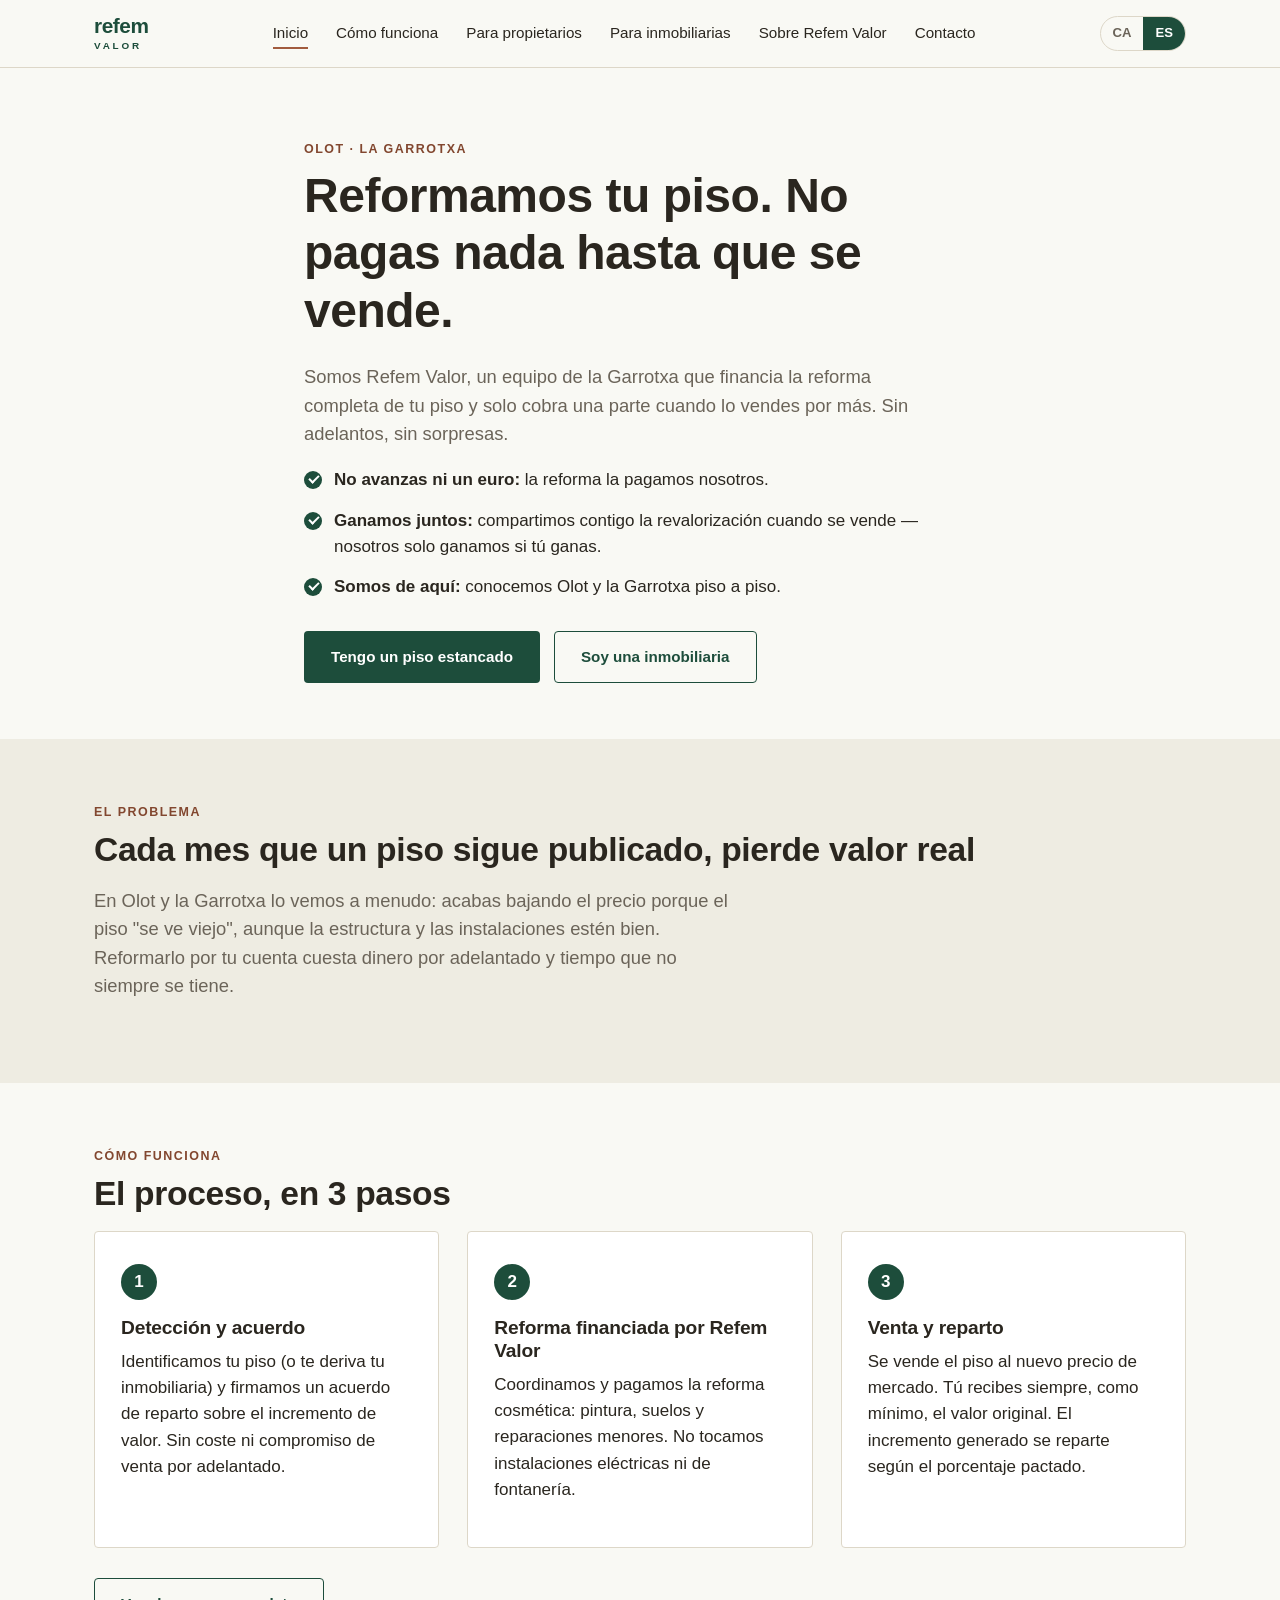
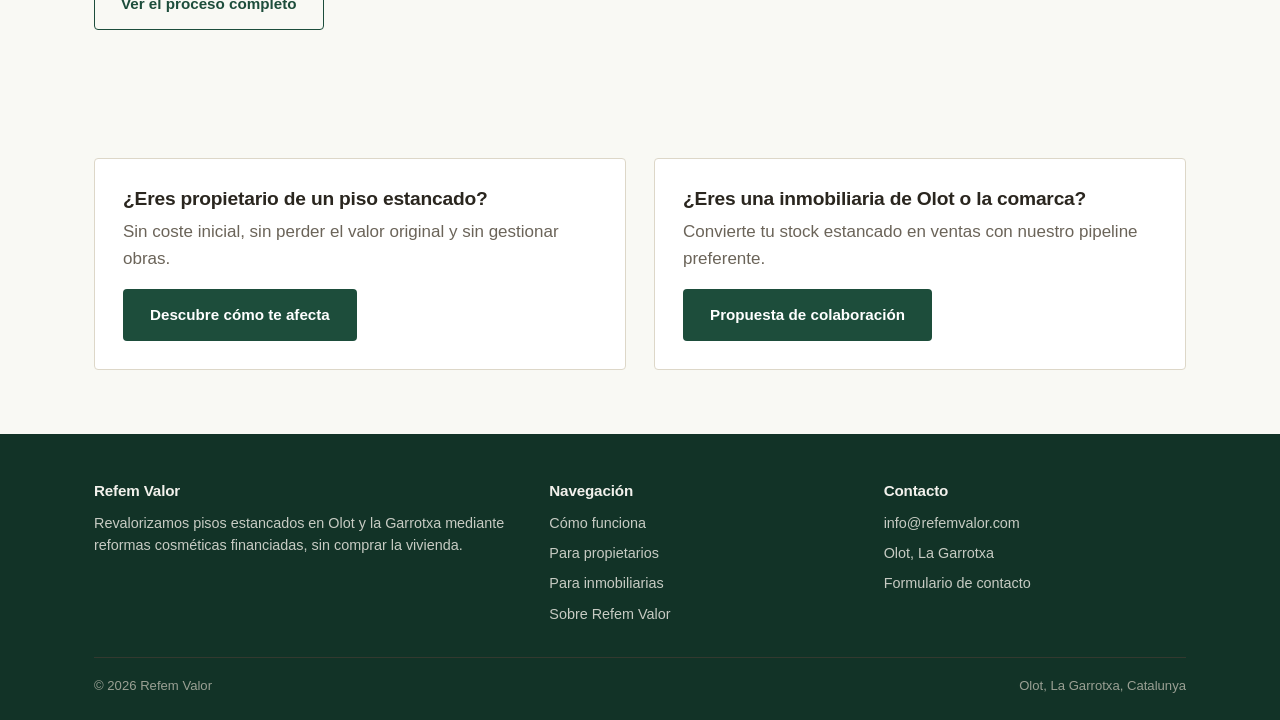
==== es/index.html @ 070b6673 "Elimina la sección de estadísticas en verde de la home Quita el bloque "0€ / 60-40 / 100%" (section-" ====
<!DOCTYPE html>
<html lang="es">
<head>
<meta charset="UTF-8">
<meta name="viewport" content="width=device-width, initial-scale=1.0">
<title>Refem Valor — Revalorizamos tu piso sin comprarlo</title>
<meta name="description" content="Refem Valor financia la reforma cosmética de tu piso en Olot y la Garrotxa. No lo compramos: mantienes el valor original y solo repartimos el incremento de valor generado.">
<link rel="canonical" href="https://refemvalor.com/es/">
<link rel="alternate" hreflang="ca" href="https://refemvalor.com/">
<link rel="alternate" hreflang="es" href="https://refemvalor.com/es/">
<link rel="icon" href="../assets/favicon.ico" sizes="any">
<link rel="icon" href="../assets/favicon.svg" type="image/svg+xml">
<link rel="icon" href="../assets/favicon-32.png" sizes="32x32" type="image/png">
<link rel="apple-touch-icon" href="../assets/apple-touch-icon.png">
<link rel="stylesheet" href="../css/style.css">
</head>
<body>

<header class="site-header">
  <nav class="nav">
    <a href="index.html" class="logo"><span class="logo-refem">refem</span><span class="logo-valor">valor</span></a>
    <button class="nav-toggle" aria-label="Abrir menú" aria-expanded="false"></button>
    <ul class="nav-links">
      <li><a href="index.html" aria-current="page">Inicio</a></li>
      <li><a href="como-funciona.html">Cómo funciona</a></li>
      <li><a href="para-propietarios.html">Para propietarios</a></li>
      <li><a href="para-inmobiliarias.html">Para inmobiliarias</a></li>
      <li><a href="sobre-refem.html">Sobre Refem Valor</a></li>
      <li><a href="contacto.html">Contacto</a></li>
    </ul>
    <div class="nav-right">
      <div class="lang-switch">
        <a href="../index.html">CA</a>
        <a href="index.html" aria-current="true">ES</a>
      </div>
    </div>
  </nav>
</header>

<main>

  <section class="hero">
    <div class="container hero-solo">
      <span class="eyebrow">Olot · La Garrotxa</span>
      <h1>Reformamos tu piso. No pagas nada hasta que se vende.</h1>
      <p class="lede">Somos Refem Valor, un equipo de la Garrotxa que financia la reforma completa de tu piso y solo cobra una parte cuando lo vendes por más. Sin adelantos, sin sorpresas.</p>
      <ul class="check-list">
        <li><strong>No avanzas ni un euro:</strong> la reforma la pagamos nosotros.</li>
        <li><strong>Ganamos juntos:</strong> compartimos contigo la revalorización cuando se vende — nosotros solo ganamos si tú ganas.</li>
        <li><strong>Somos de aquí:</strong> conocemos Olot y la Garrotxa piso a piso.</li>
      </ul>
      <div class="cta-row">
        <a href="para-propietarios.html" class="btn btn-primary">Tengo un piso estancado</a>
        <a href="para-inmobiliarias.html" class="btn btn-outline">Soy una inmobiliaria</a>
      </div>
    </div>
  </section>

  <section class="section section-alt">
    <div class="container">
      <span class="eyebrow">El problema</span>
      <h2>Cada mes que un piso sigue publicado, pierde valor real</h2>
      <p class="lede">En Olot y la Garrotxa lo vemos a menudo: acabas bajando el precio porque el piso "se ve viejo", aunque la estructura y las instalaciones estén bien. Reformarlo por tu cuenta cuesta dinero por adelantado y tiempo que no siempre se tiene.</p>
    </div>
  </section>

  <section class="section">
    <div class="container">
      <span class="eyebrow">Cómo funciona</span>
      <h2>El proceso, en 3 pasos</h2>
      <div class="grid grid-3">
        <div class="step-card">
          <span class="step-number">1</span>
          <h3>Detección y acuerdo</h3>
          <p>Identificamos tu piso (o te deriva tu inmobiliaria) y firmamos un acuerdo de reparto sobre el incremento de valor. Sin coste ni compromiso de venta por adelantado.</p>
        </div>
        <div class="step-card">
          <span class="step-number">2</span>
          <h3>Reforma financiada por Refem Valor</h3>
          <p>Coordinamos y pagamos la reforma cosmética: pintura, suelos y reparaciones menores. No tocamos instalaciones eléctricas ni de fontanería.</p>
        </div>
        <div class="step-card">
          <span class="step-number">3</span>
          <h3>Venta y reparto</h3>
          <p>Se vende el piso al nuevo precio de mercado. Tú recibes siempre, como mínimo, el valor original. El incremento generado se reparte según el porcentaje pactado.</p>
        </div>
      </div>
      <div class="cta-row">
        <a href="como-funciona.html" class="btn btn-outline">Ver el proceso completo</a>
      </div>
    </div>
  </section>

  <section class="section">
    <div class="container grid grid-2">
      <div class="card">
        <h3>¿Eres propietario de un piso estancado?</h3>
        <p class="text-muted">Sin coste inicial, sin perder el valor original y sin gestionar obras.</p>
        <a href="para-propietarios.html" class="btn btn-primary">Descubre cómo te afecta</a>
      </div>
      <div class="card">
        <h3>¿Eres una inmobiliaria de Olot o la comarca?</h3>
        <p class="text-muted">Convierte tu stock estancado en ventas con nuestro pipeline preferente.</p>
        <a href="para-inmobiliarias.html" class="btn btn-primary">Propuesta de colaboración</a>
      </div>
    </div>
  </section>

</main>

<footer class="site-footer">
  <div class="container">
    <div class="footer-grid">
      <div>
        <h4>Refem Valor</h4>
        <p>Revalorizamos pisos estancados en Olot y la Garrotxa mediante reformas cosméticas financiadas, sin comprar la vivienda.</p>
      </div>
      <div>
        <h4>Navegación</h4>
        <ul class="footer-links">
          <li><a href="como-funciona.html">Cómo funciona</a></li>
          <li><a href="para-propietarios.html">Para propietarios</a></li>
          <li><a href="para-inmobiliarias.html">Para inmobiliarias</a></li>
          <li><a href="sobre-refem.html">Sobre Refem Valor</a></li>
        </ul>
      </div>
      <div>
        <h4>Contacto</h4>
        <ul class="footer-links">
          <li><a href="mailto:info@refemvalor.com">info@refemvalor.com</a></li>
          <li>Olot, La Garrotxa</li>
          <li><a href="contacto.html">Formulario de contacto</a></li>
        </ul>
      </div>
    </div>
    <div class="footer-bottom">
      <span>© <span id="year"></span> Refem Valor</span>
      <span>Olot, La Garrotxa, Catalunya</span>
    </div>
  </div>
</footer>

<script>document.getElementById("year").textContent = new Date().getFullYear();</script>
<script src="../js/main.js"></script>
</body>
</html>
---- css/style.css ----
/* Refem Valor — sistema de disseny base */

:root {
  --color-bg: #f9f9f4;
  --color-bg-alt: #eeece2;
  --color-surface: #ffffff;
  --color-text: #2a261f;
  --color-text-muted: #6b6459;
  --color-border: #ddd7c8;
  --color-primary: #1d4d3b;
  --color-primary-dark: #123327;
  --color-accent: #a15b3d;
  --color-accent-dark: #82472f;
  --color-focus: #1d4d3b;

  --font-base: -apple-system, BlinkMacSystemFont, "Segoe UI", Roboto, Helvetica, Arial, sans-serif;
  --radius: 4px;
  --max-width: 1140px;
}

* {
  box-sizing: border-box;
}

html {
  -webkit-text-size-adjust: 100%;
  scroll-behavior: smooth;
}

body {
  margin: 0;
  font-family: var(--font-base);
  color: var(--color-text);
  background: var(--color-bg);
  line-height: 1.55;
  font-size: 17px;
}

img {
  max-width: 100%;
  display: block;
}

a {
  color: inherit;
}

h1, h2, h3, h4 {
  font-weight: 700;
  line-height: 1.2;
  margin: 0 0 0.5em;
  letter-spacing: -0.01em;
}

h1 { font-size: clamp(2rem, 4.5vw, 3rem); }
h2 { font-size: clamp(1.5rem, 3vw, 2.1rem); }
h3 { font-size: 1.2rem; }

p { margin: 0 0 1em; }

.container {
  max-width: var(--max-width);
  margin: 0 auto;
  padding: 0 24px;
}

.section {
  padding: 64px 0;
}

.section-alt {
  background: var(--color-bg-alt);
}

.section-dark {
  background: var(--color-primary);
  color: #f2f1ec;
}

.section-dark .text-muted { color: #c7cbc3; }

.eyebrow {
  text-transform: uppercase;
  font-size: 0.78rem;
  letter-spacing: 0.12em;
  font-weight: 600;
  color: var(--color-accent-dark);
  margin-bottom: 0.6em;
  display: block;
}

.section-dark .eyebrow { color: #c9b48f; }

.text-muted {
  color: var(--color-text-muted);
}

.lede {
  font-size: 1.15rem;
  color: var(--color-text-muted);
  max-width: 62ch;
}

/* Header / navigation */

.site-header {
  position: sticky;
  top: 0;
  z-index: 100;
  background: var(--color-bg);
  border-bottom: 1px solid var(--color-border);
}

.nav {
  display: flex;
  align-items: center;
  justify-content: space-between;
  padding: 16px 24px;
  max-width: var(--max-width);
  margin: 0 auto;
}

.logo {
  display: flex;
  flex-direction: column;
  line-height: 1;
  gap: 4px;
  text-decoration: none;
}

.logo-refem {
  font-weight: 800;
  font-size: 1.3rem;
  letter-spacing: -0.02em;
  color: var(--color-primary);
}

.logo-valor {
  font-weight: 700;
  font-size: 0.62rem;
  letter-spacing: 0.28em;
  text-transform: uppercase;
  color: var(--color-primary);
}

.nav-links {
  display: flex;
  gap: 28px;
  list-style: none;
  margin: 0;
  padding: 0;
}

.nav-links a {
  text-decoration: none;
  font-weight: 500;
  font-size: 0.95rem;
  color: var(--color-text);
  padding: 6px 0;
  border-bottom: 2px solid transparent;
}

.nav-links a:hover,
.nav-links a[aria-current="page"] {
  border-bottom-color: var(--color-accent);
}

.nav-right {
  display: flex;
  align-items: center;
  gap: 18px;
}

.lang-switch {
  display: flex;
  border: 1px solid var(--color-border);
  border-radius: 20px;
  overflow: hidden;
  font-size: 0.82rem;
  font-weight: 600;
}

.lang-switch a {
  padding: 6px 12px;
  text-decoration: none;
  color: var(--color-text-muted);
}

.lang-switch a[aria-current="true"] {
  background: var(--color-primary);
  color: #fff;
}

.nav-toggle {
  display: none;
  background: none;
  border: none;
  cursor: pointer;
  padding: 6px;
}

.nav-toggle span,
.nav-toggle::before,
.nav-toggle::after {
  content: "";
  display: block;
  width: 24px;
  height: 2px;
  background: var(--color-primary);
  margin: 5px 0;
}

/* Buttons */

.btn {
  display: inline-block;
  padding: 13px 26px;
  border-radius: var(--radius);
  font-weight: 600;
  font-size: 0.95rem;
  text-decoration: none;
  border: 1px solid transparent;
  cursor: pointer;
  transition: background 0.15s ease, color 0.15s ease, border-color 0.15s ease;
}

.btn-primary {
  background: var(--color-primary);
  color: #fff;
}

.btn-primary:hover {
  background: var(--color-primary-dark);
}

.btn-outline {
  background: transparent;
  border-color: var(--color-primary);
  color: var(--color-primary);
}

.btn-outline:hover {
  background: var(--color-primary);
  color: #fff;
}

.section-dark .btn-outline {
  border-color: #f2f1ec;
  color: #f2f1ec;
}

.section-dark .btn-outline:hover {
  background: #f2f1ec;
  color: var(--color-primary);
}

.btn-accent {
  background: var(--color-accent);
  color: #fff;
}

.btn-accent:hover {
  background: var(--color-accent-dark);
}

.cta-row {
  display: flex;
  gap: 14px;
  flex-wrap: wrap;
  margin-top: 1.8em;
}

/* Hero */

.hero {
  padding: 72px 0 56px;
}

.hero-solo {
  max-width: 720px;
}

/* Cards / grids */

.grid {
  display: grid;
  gap: 28px;
}

.grid-3 { grid-template-columns: repeat(3, 1fr); }
.grid-2 { grid-template-columns: repeat(2, 1fr); }

.card {
  background: var(--color-surface);
  border: 1px solid var(--color-border);
  border-radius: var(--radius);
  padding: 28px;
}

.step-card {
  position: relative;
  background: var(--color-surface);
  border: 1px solid var(--color-border);
  border-radius: var(--radius);
  padding: 32px 26px 26px;
}

.step-number {
  display: inline-flex;
  align-items: center;
  justify-content: center;
  width: 36px;
  height: 36px;
  border-radius: 50%;
  background: var(--color-primary);
  color: #fff;
  font-weight: 700;
  margin-bottom: 16px;
}

.icon {
  width: 32px;
  height: 32px;
  stroke: var(--color-accent-dark);
  fill: none;
  stroke-width: 1.6;
  margin-bottom: 14px;
}

/* Lists */

.check-list {
  list-style: none;
  margin: 0;
  padding: 0;
  display: grid;
  gap: 14px;
}

.check-list li {
  padding-left: 30px;
  position: relative;
}

.check-list li::before {
  content: "";
  position: absolute;
  left: 0;
  top: 4px;
  width: 18px;
  height: 18px;
  border-radius: 50%;
  background: var(--color-focus);
}

.check-list li::after {
  content: "";
  position: absolute;
  left: 5px;
  top: 8px;
  width: 8px;
  height: 4px;
  border-left: 2px solid #fff;
  border-bottom: 2px solid #fff;
  transform: rotate(-45deg);
}

/* Table */

.table-wrap {
  overflow-x: auto;
}

table {
  width: 100%;
  border-collapse: collapse;
  background: var(--color-surface);
}

th, td {
  text-align: left;
  padding: 14px 16px;
  border-bottom: 1px solid var(--color-border);
  font-size: 0.95rem;
}

th {
  background: var(--color-bg-alt);
  font-weight: 700;
}

/* Quote / stat band */

.stat-band {
  display: grid;
  grid-template-columns: repeat(3, 1fr);
  gap: 24px;
  text-align: center;
}

.stat-band strong {
  display: block;
  font-size: 2.1rem;
  color: var(--color-accent);
}

/* Form */

.form-grid {
  display: grid;
  gap: 18px;
  max-width: 560px;
}

label {
  display: block;
  font-weight: 600;
  font-size: 0.9rem;
  margin-bottom: 6px;
}

input, textarea {
  width: 100%;
  padding: 12px 14px;
  border: 1px solid var(--color-border);
  border-radius: var(--radius);
  font-family: inherit;
  font-size: 1rem;
  background: var(--color-surface);
  color: var(--color-text);
}

input:focus, textarea:focus {
  outline: 2px solid var(--color-focus);
  outline-offset: 1px;
}

.field-hint {
  font-size: 0.82rem;
  color: var(--color-text-muted);
  margin-top: 4px;
}

.form-status {
  font-size: 0.95rem;
  font-weight: 600;
  padding: 12px 14px;
  border-radius: var(--radius);
  display: none;
}

.form-status.is-visible { display: block; }
.form-status.success { background: #dfe9e0; color: #1f4a2c; }
.form-status.error { background: #f3dede; color: #7a2323; }

/* Footer */

.site-footer {
  background: var(--color-primary-dark);
  color: #c7cbc3;
  padding: 48px 0 24px;
  font-size: 0.9rem;
}

.footer-grid {
  display: grid;
  grid-template-columns: 1.4fr 1fr 1fr;
  gap: 32px;
  margin-bottom: 32px;
}

.site-footer h4 {
  color: #f2f1ec;
  font-size: 0.95rem;
  margin-bottom: 12px;
}

.site-footer a {
  color: #c7cbc3;
  text-decoration: none;
}

.site-footer a:hover {
  color: #fff;
}

.footer-links {
  list-style: none;
  margin: 0;
  padding: 0;
  display: grid;
  gap: 8px;
}

.footer-bottom {
  border-top: 1px solid #33392f;
  padding-top: 18px;
  display: flex;
  justify-content: space-between;
  flex-wrap: wrap;
  gap: 10px;
  font-size: 0.82rem;
  color: #9aa094;
}

/* Page header (interior pages) */

.page-header {
  padding: 56px 0 40px;
  border-bottom: 1px solid var(--color-border);
}

/* Responsive */

@media (max-width: 860px) {
  .grid-3 { grid-template-columns: 1fr; }
  .grid-2 { grid-template-columns: 1fr; }
  .footer-grid { grid-template-columns: 1fr; gap: 24px; }
  .stat-band { grid-template-columns: 1fr; gap: 32px; }
}

@media (max-width: 720px) {
  .nav-links {
    position: absolute;
    top: 100%;
    left: 0;
    right: 0;
    background: var(--color-bg);
    border-bottom: 1px solid var(--color-border);
    flex-direction: column;
    gap: 0;
    padding: 8px 24px 16px;
    display: none;
  }

  .nav-links.is-open {
    display: flex;
  }

  .nav-links a {
    display: block;
    padding: 12px 0;
    border-bottom: 1px solid var(--color-border);
  }

  .nav-toggle {
    display: block;
  }

  .nav-right .lang-switch {
    order: 2;
  }
}

@media (max-width: 480px) {
  body { font-size: 16px; }
  .section { padding: 44px 0; }
  .hero { padding: 40px 0 32px; }
}
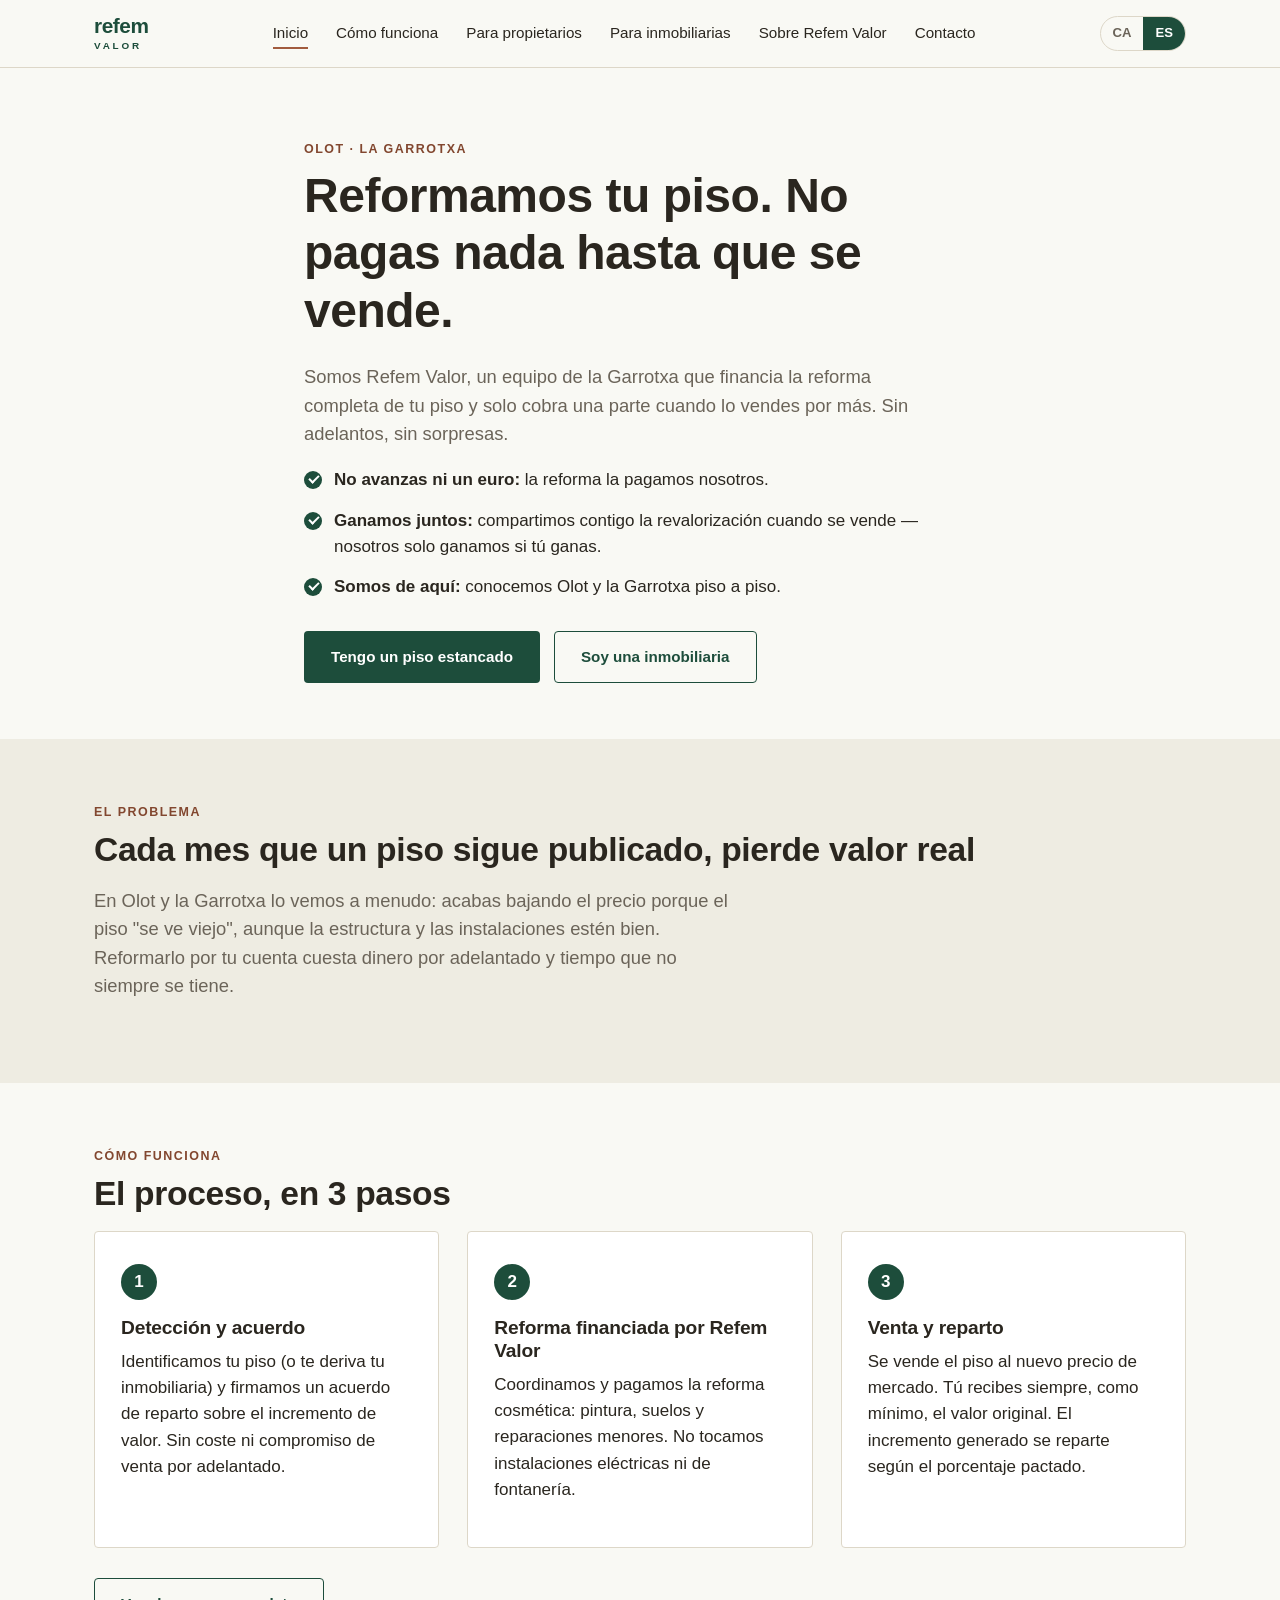
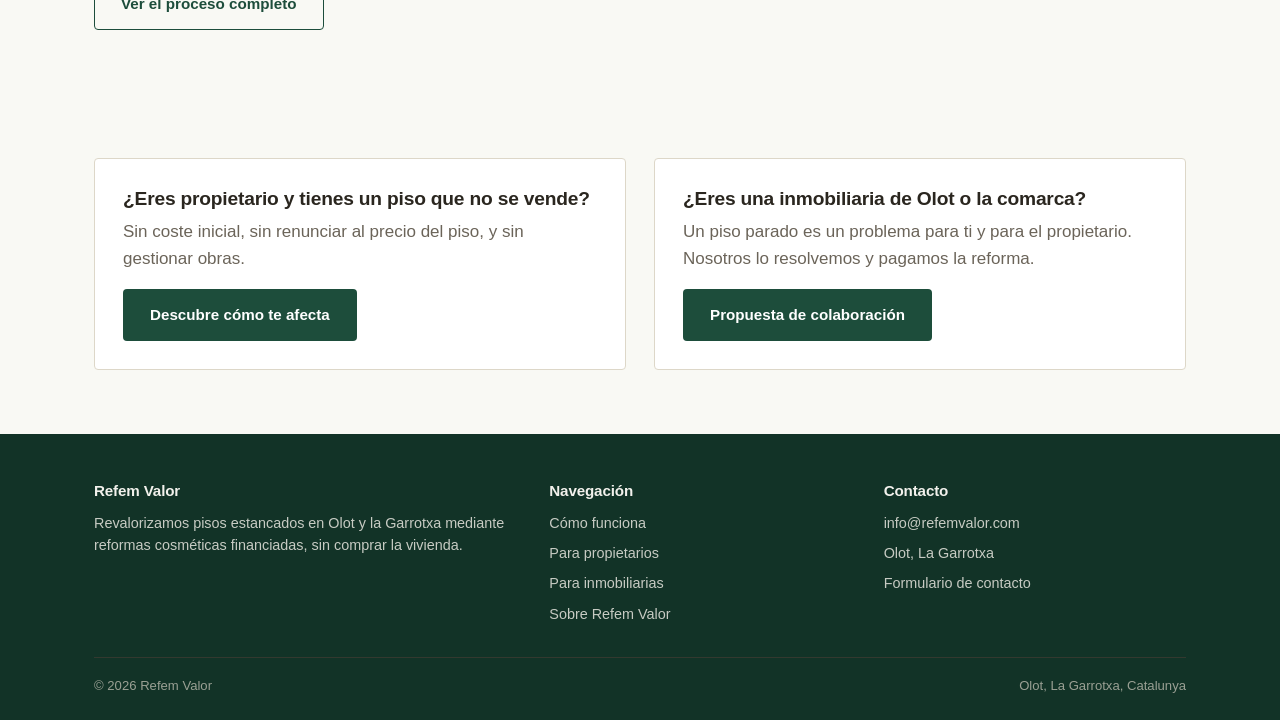
==== commit 3674f03f: "Actualiza los textos de las tarjetas propietario/inmobiliaria en la home Cambia el título y la descr" ====
--- a/es/index.html
+++ b/es/index.html
@@ -94,13 +94,13 @@
   <section class="section">
     <div class="container grid grid-2">
       <div class="card">
-        <h3>¿Eres propietario de un piso estancado?</h3>
-        <p class="text-muted">Sin coste inicial, sin perder el valor original y sin gestionar obras.</p>
+        <h3>¿Eres propietario y tienes un piso que no se vende?</h3>
+        <p class="text-muted">Sin coste inicial, sin renunciar al precio del piso, y sin gestionar obras.</p>
         <a href="para-propietarios.html" class="btn btn-primary">Descubre cómo te afecta</a>
       </div>
       <div class="card">
         <h3>¿Eres una inmobiliaria de Olot o la comarca?</h3>
-        <p class="text-muted">Convierte tu stock estancado en ventas con nuestro pipeline preferente.</p>
+        <p class="text-muted">Un piso parado es un problema para ti y para el propietario. Nosotros lo resolvemos y pagamos la reforma.</p>
         <a href="para-inmobiliarias.html" class="btn btn-primary">Propuesta de colaboración</a>
       </div>
     </div>
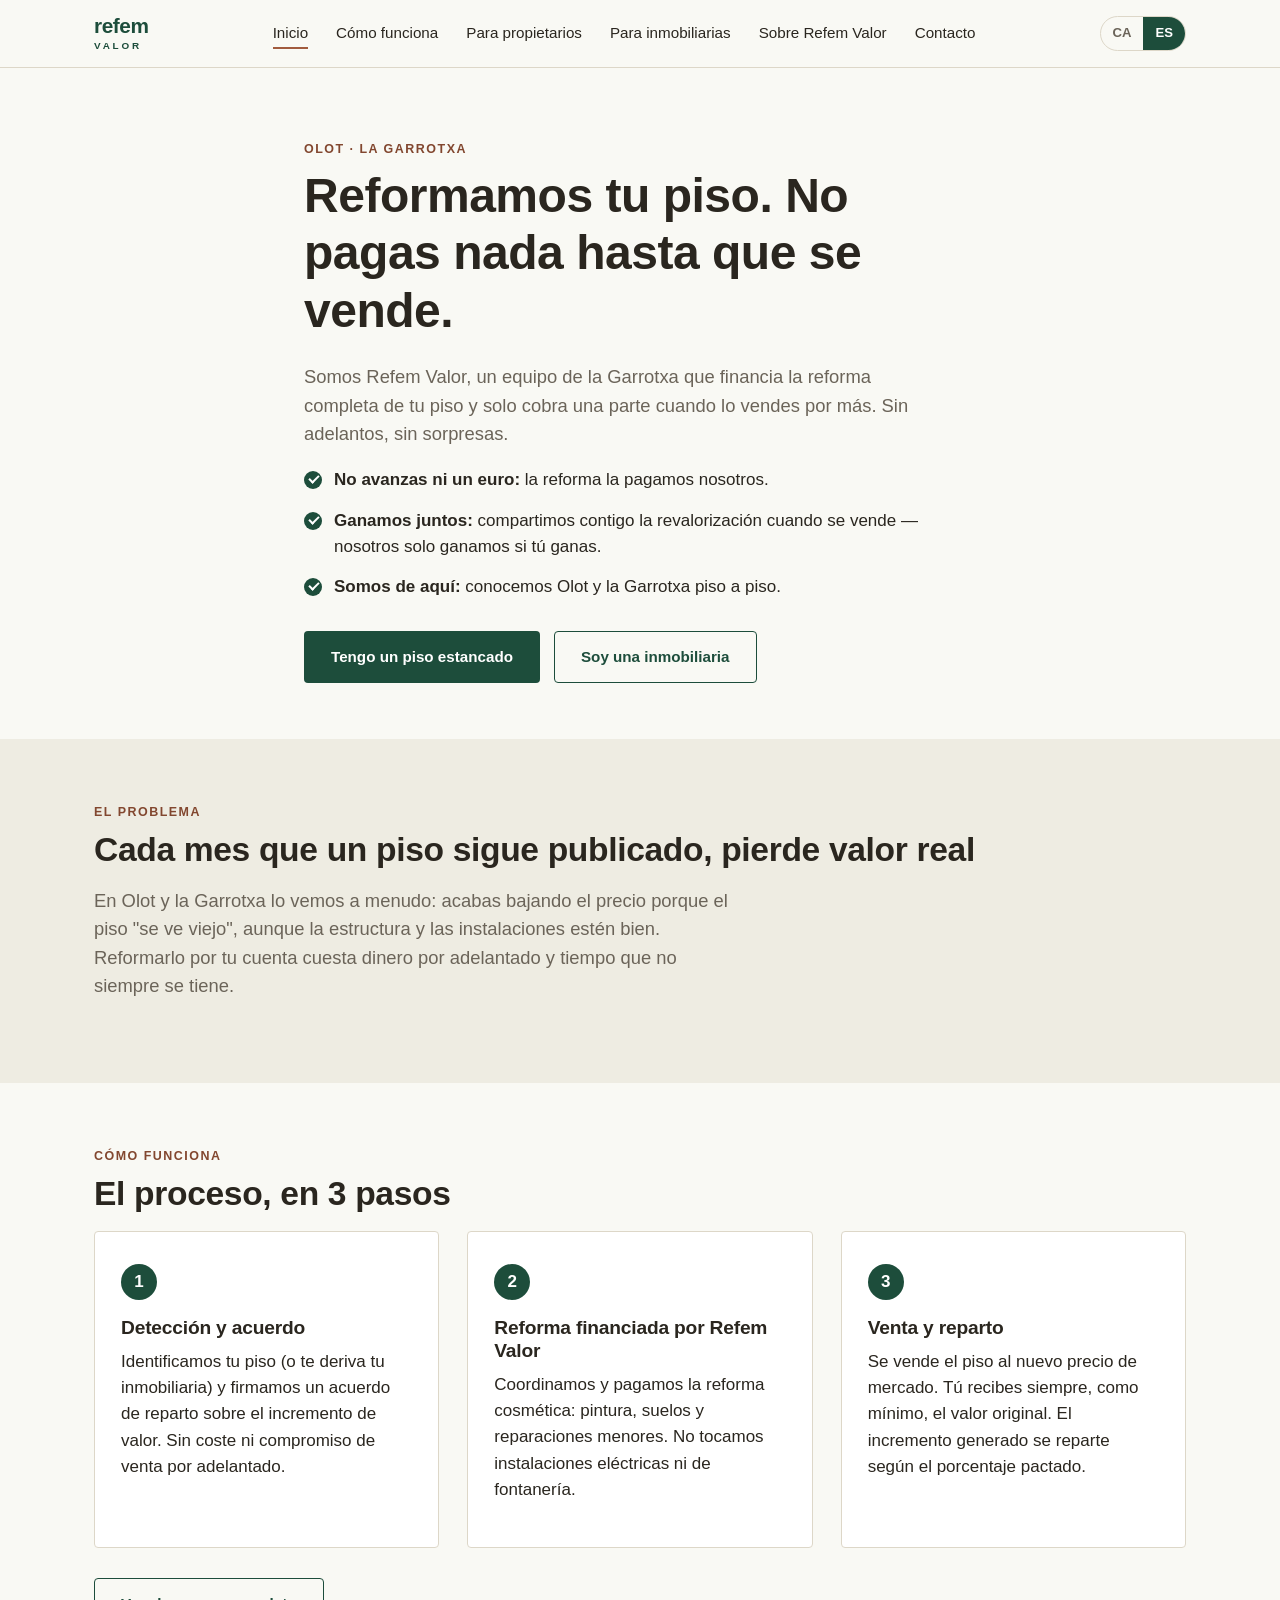
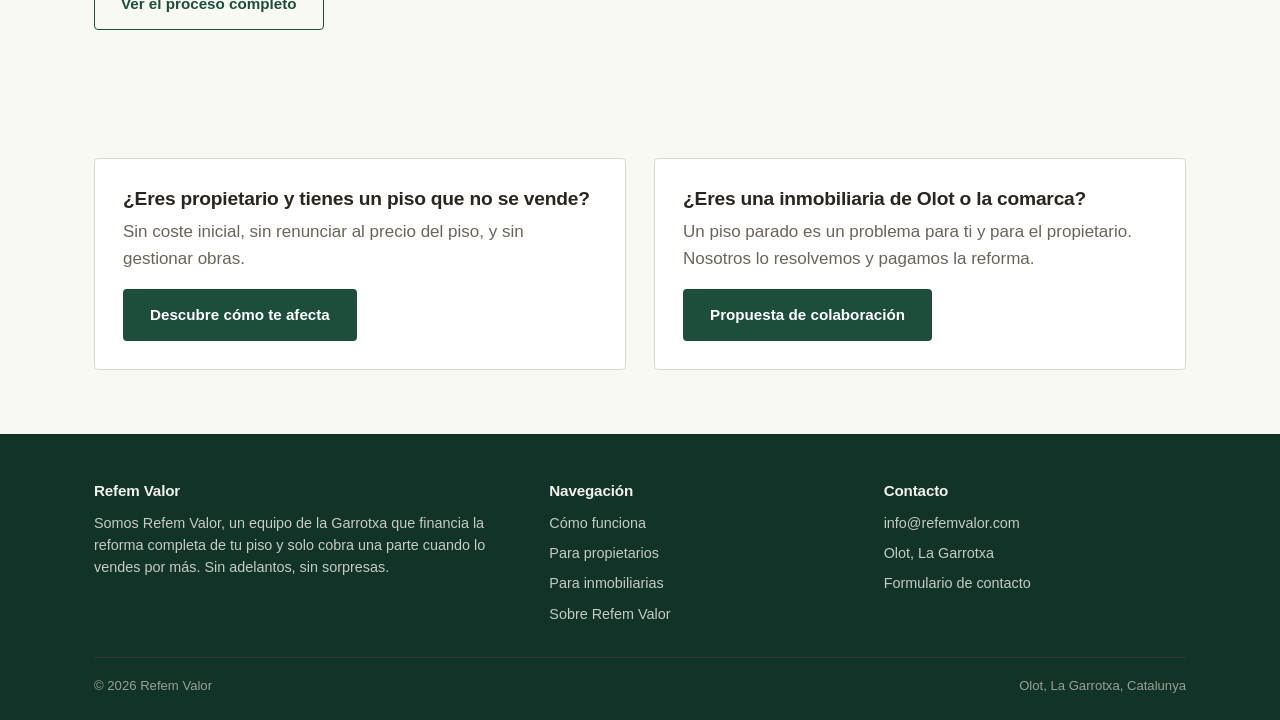
==== commit 36e74cce: "Actualiza la descripción de Refem Valor en el footer Sustituye el texto genérico del footer por la p" ====
--- a/es/index.html
+++ b/es/index.html
@@ -113,7 +113,7 @@
     <div class="footer-grid">
       <div>
         <h4>Refem Valor</h4>
-        <p>Revalorizamos pisos estancados en Olot y la Garrotxa mediante reformas cosméticas financiadas, sin comprar la vivienda.</p>
+        <p>Somos Refem Valor, un equipo de la Garrotxa que financia la reforma completa de tu piso y solo cobra una parte cuando lo vendes por más. Sin adelantos, sin sorpresas.</p>
       </div>
       <div>
         <h4>Navegación</h4>
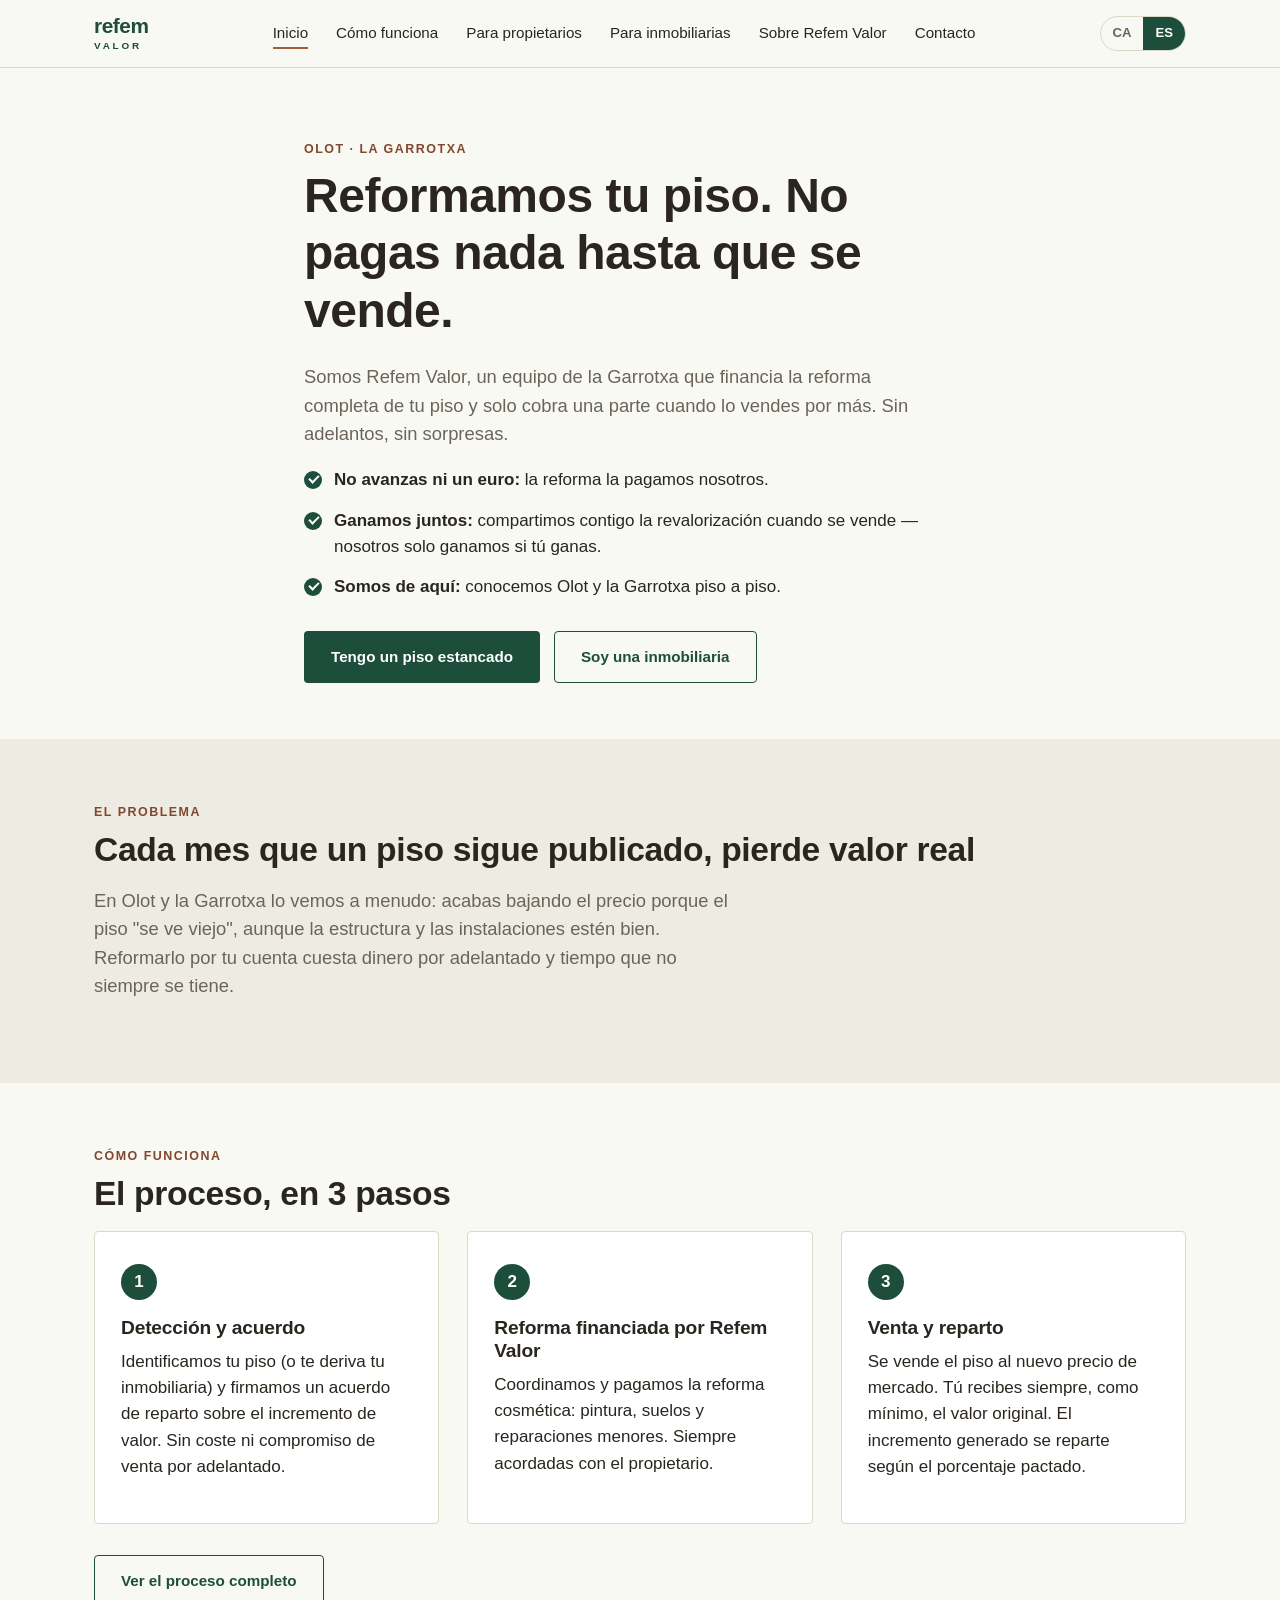
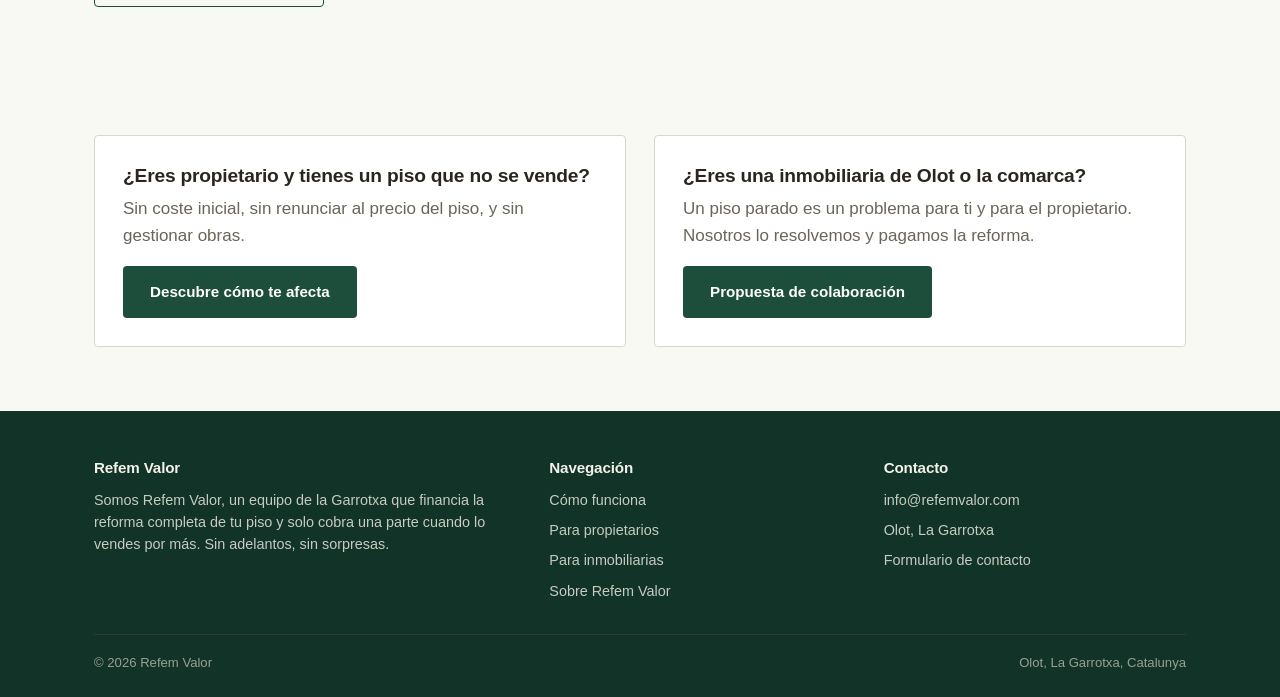
==== commit 537308d9: "Actualiza el texto del paso 2 en la home Co-Authored-By: Claude Sonnet 5 <noreply@anthropic.com> Cla" ====
--- a/es/index.html
+++ b/es/index.html
@@ -77,7 +77,7 @@
         <div class="step-card">
           <span class="step-number">2</span>
           <h3>Reforma financiada por Refem Valor</h3>
-          <p>Coordinamos y pagamos la reforma cosmética: pintura, suelos y reparaciones menores. No tocamos instalaciones eléctricas ni de fontanería.</p>
+          <p>Coordinamos y pagamos la reforma cosmética: pintura, suelos y reparaciones menores. Siempre acordadas con el propietario.</p>
         </div>
         <div class="step-card">
           <span class="step-number">3</span>
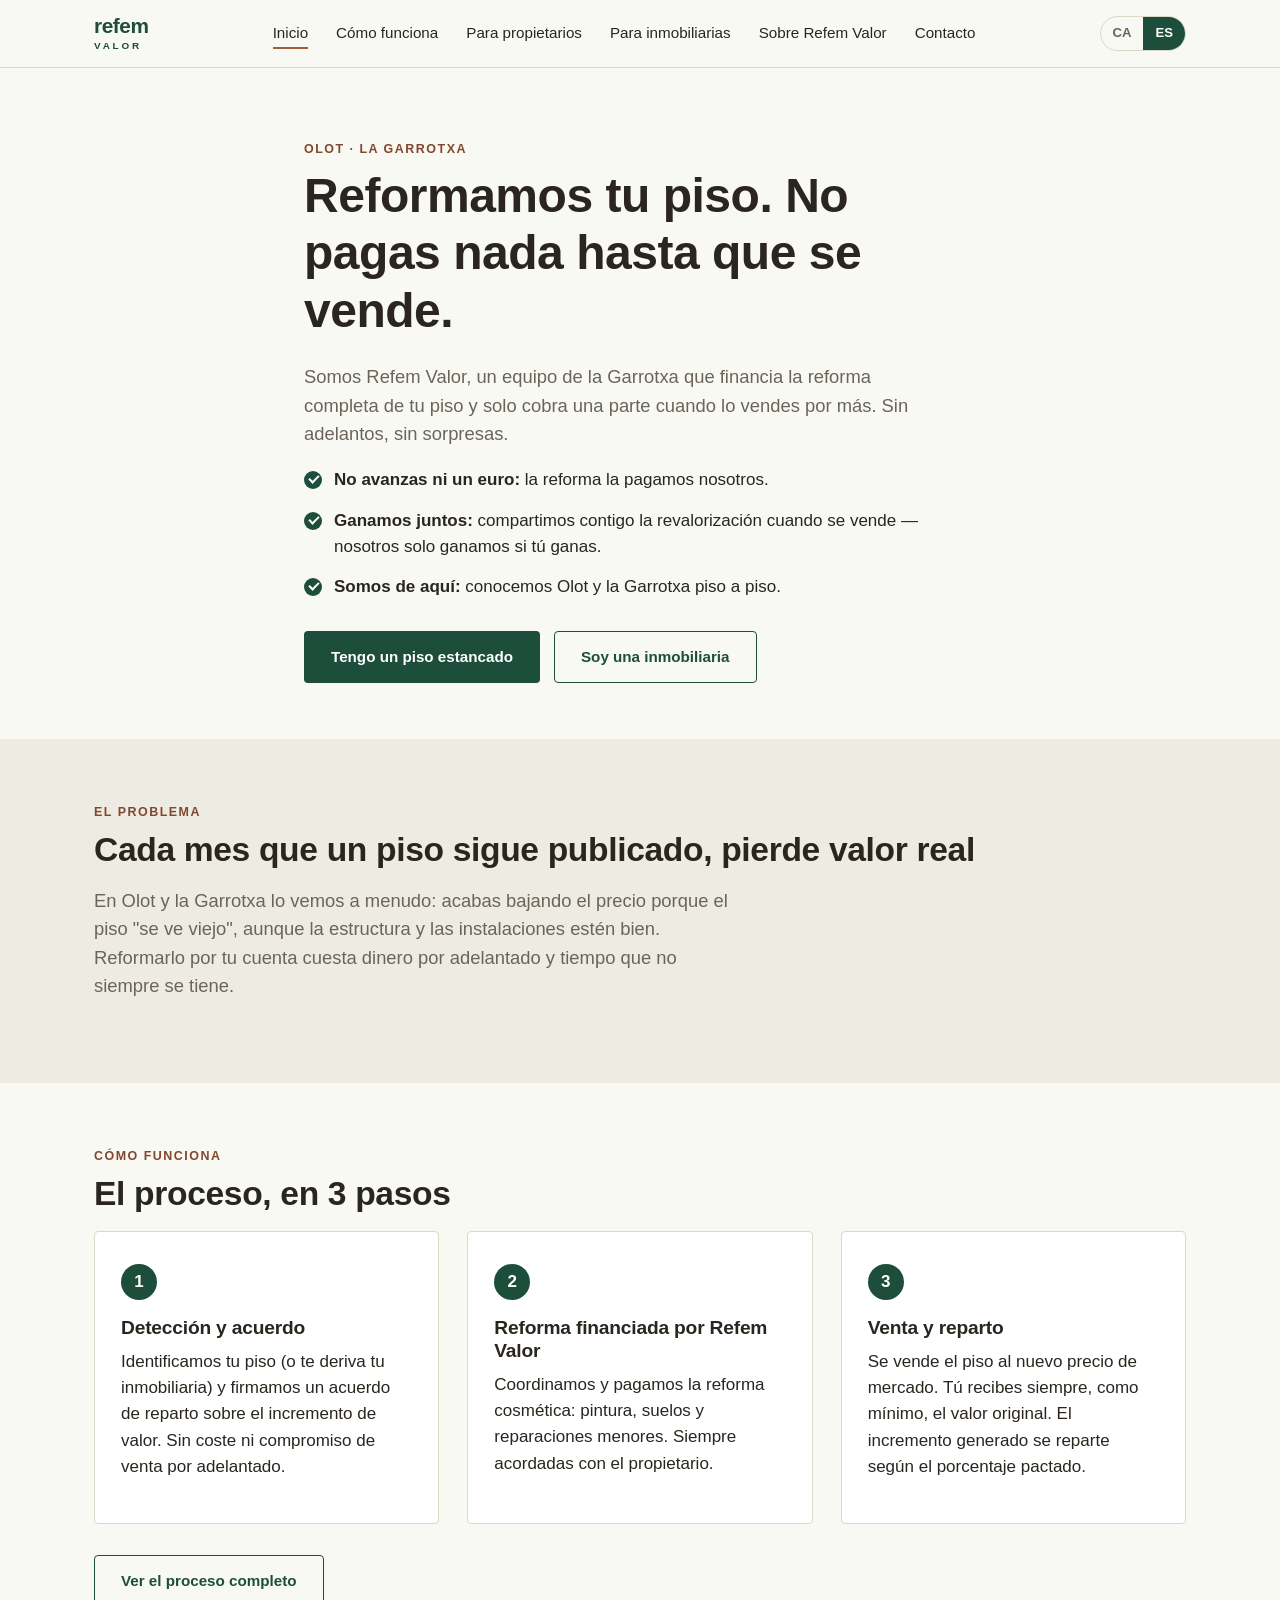
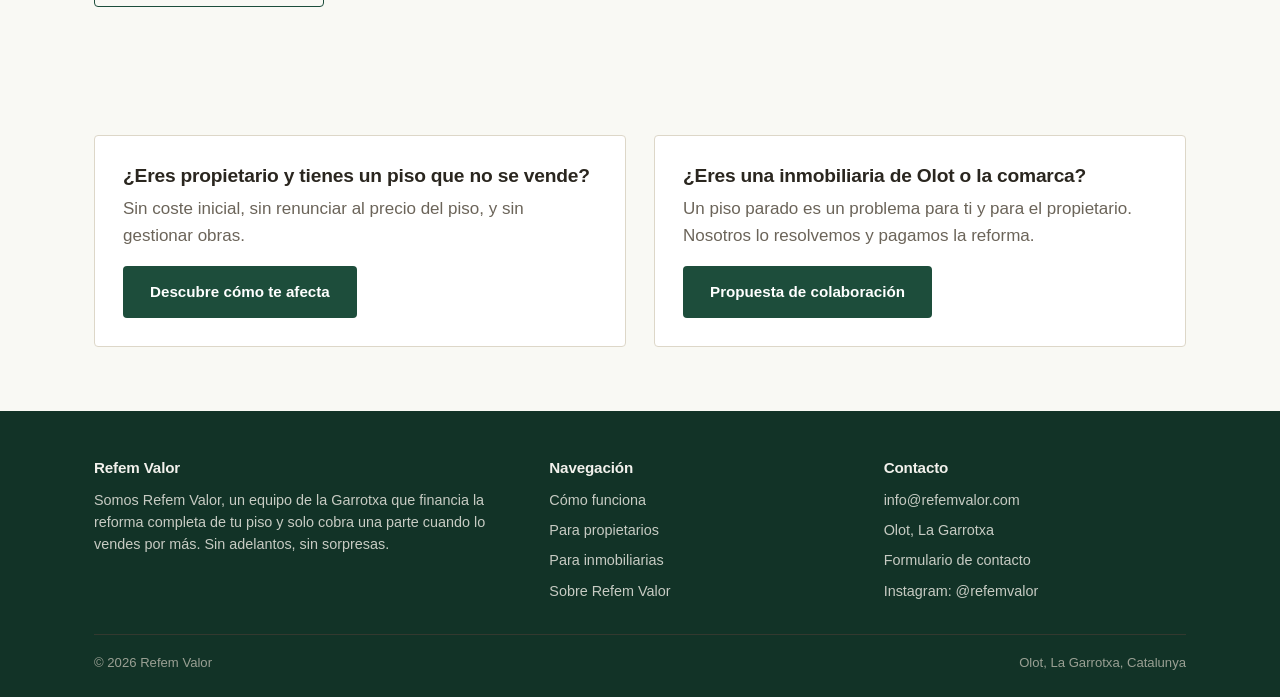
==== commit 8b2d92a7: "Añade el enlace de Instagram a la información de contacto en toda la web Co-Authored-By: Claude Sonn" ====
--- a/es/index.html
+++ b/es/index.html
@@ -130,6 +130,7 @@
           <li><a href="mailto:info@refemvalor.com">info@refemvalor.com</a></li>
           <li>Olot, La Garrotxa</li>
           <li><a href="contacto.html">Formulario de contacto</a></li>
+          <li><a href="https://instagram.com/refemvalor" target="_blank" rel="noopener">Instagram: @refemvalor</a></li>
         </ul>
       </div>
     </div>
--- a/css/style.css
+++ b/css/style.css
@@ -439,6 +439,10 @@
   font-size: 0.82rem;
   color: var(--color-text-muted);
   margin-top: 4px;
+}
+
+.is-hidden {
+  display: none;
 }
 
 .form-status {
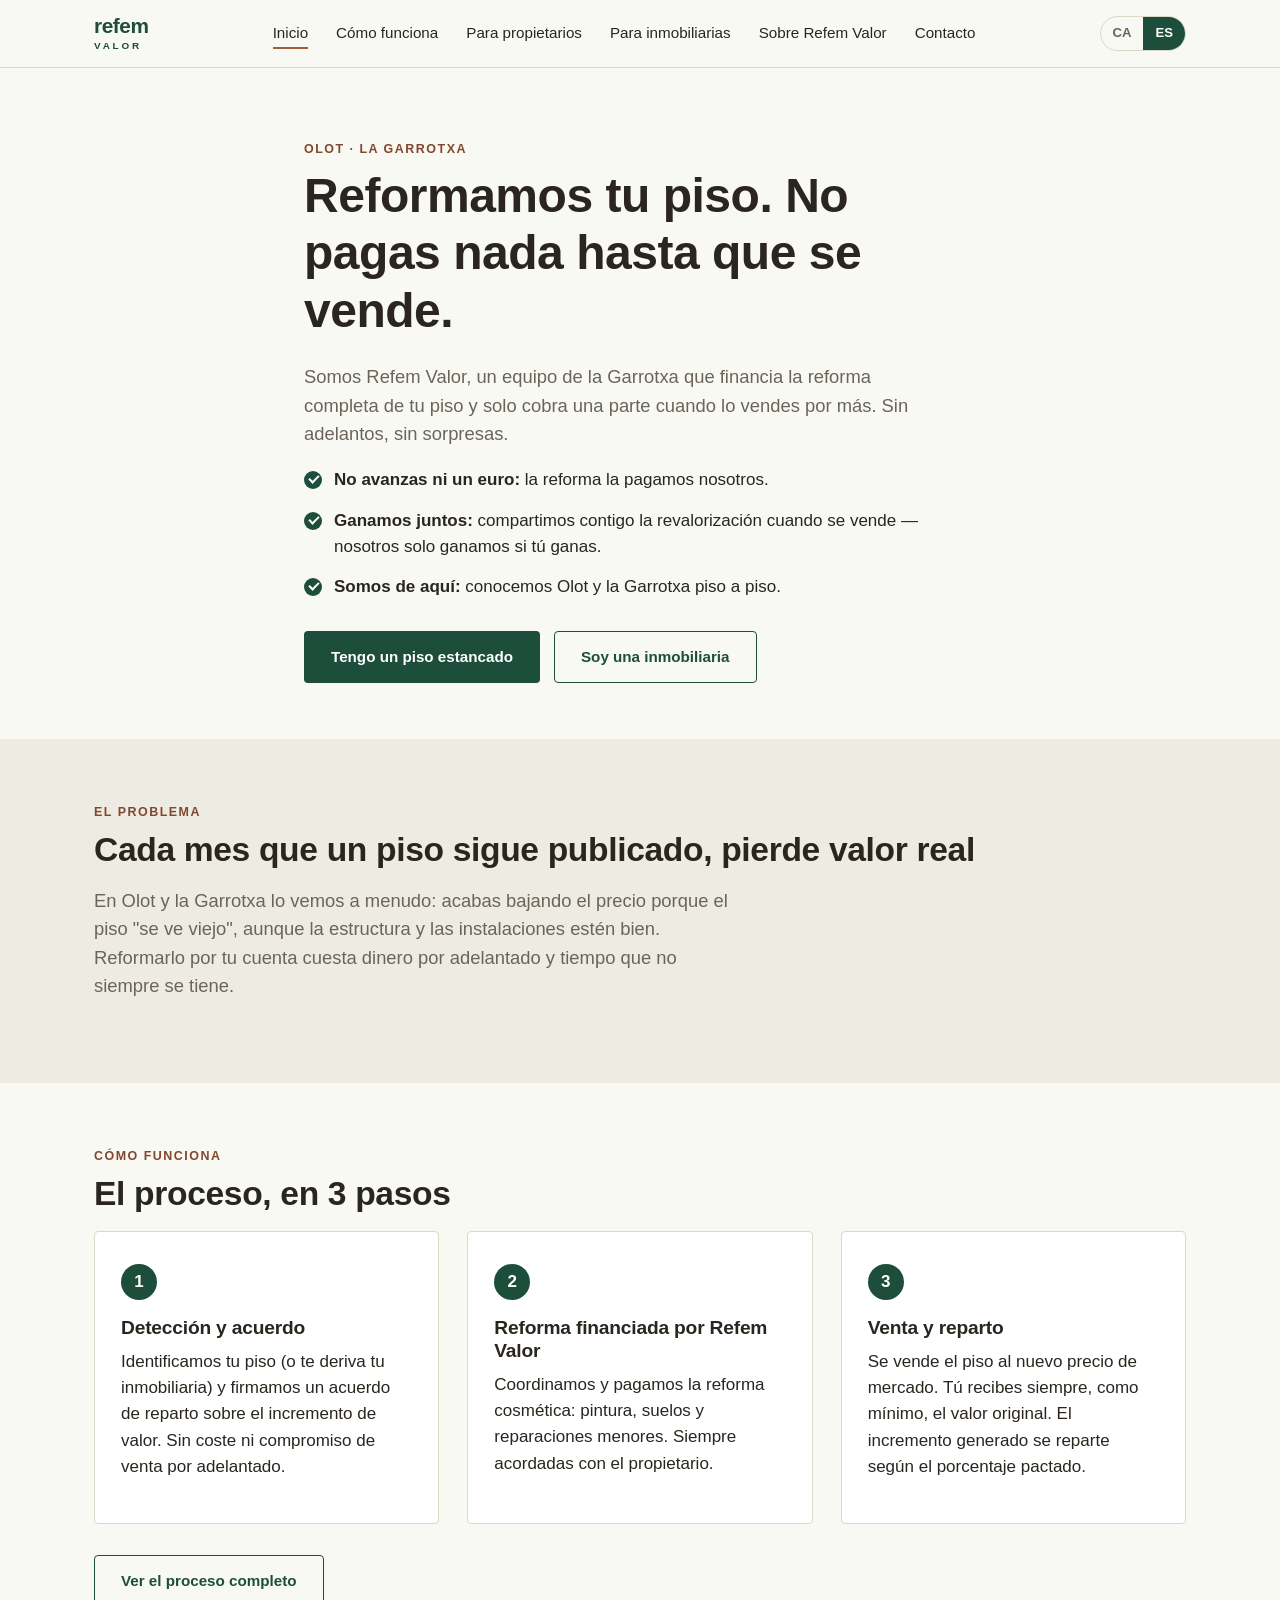
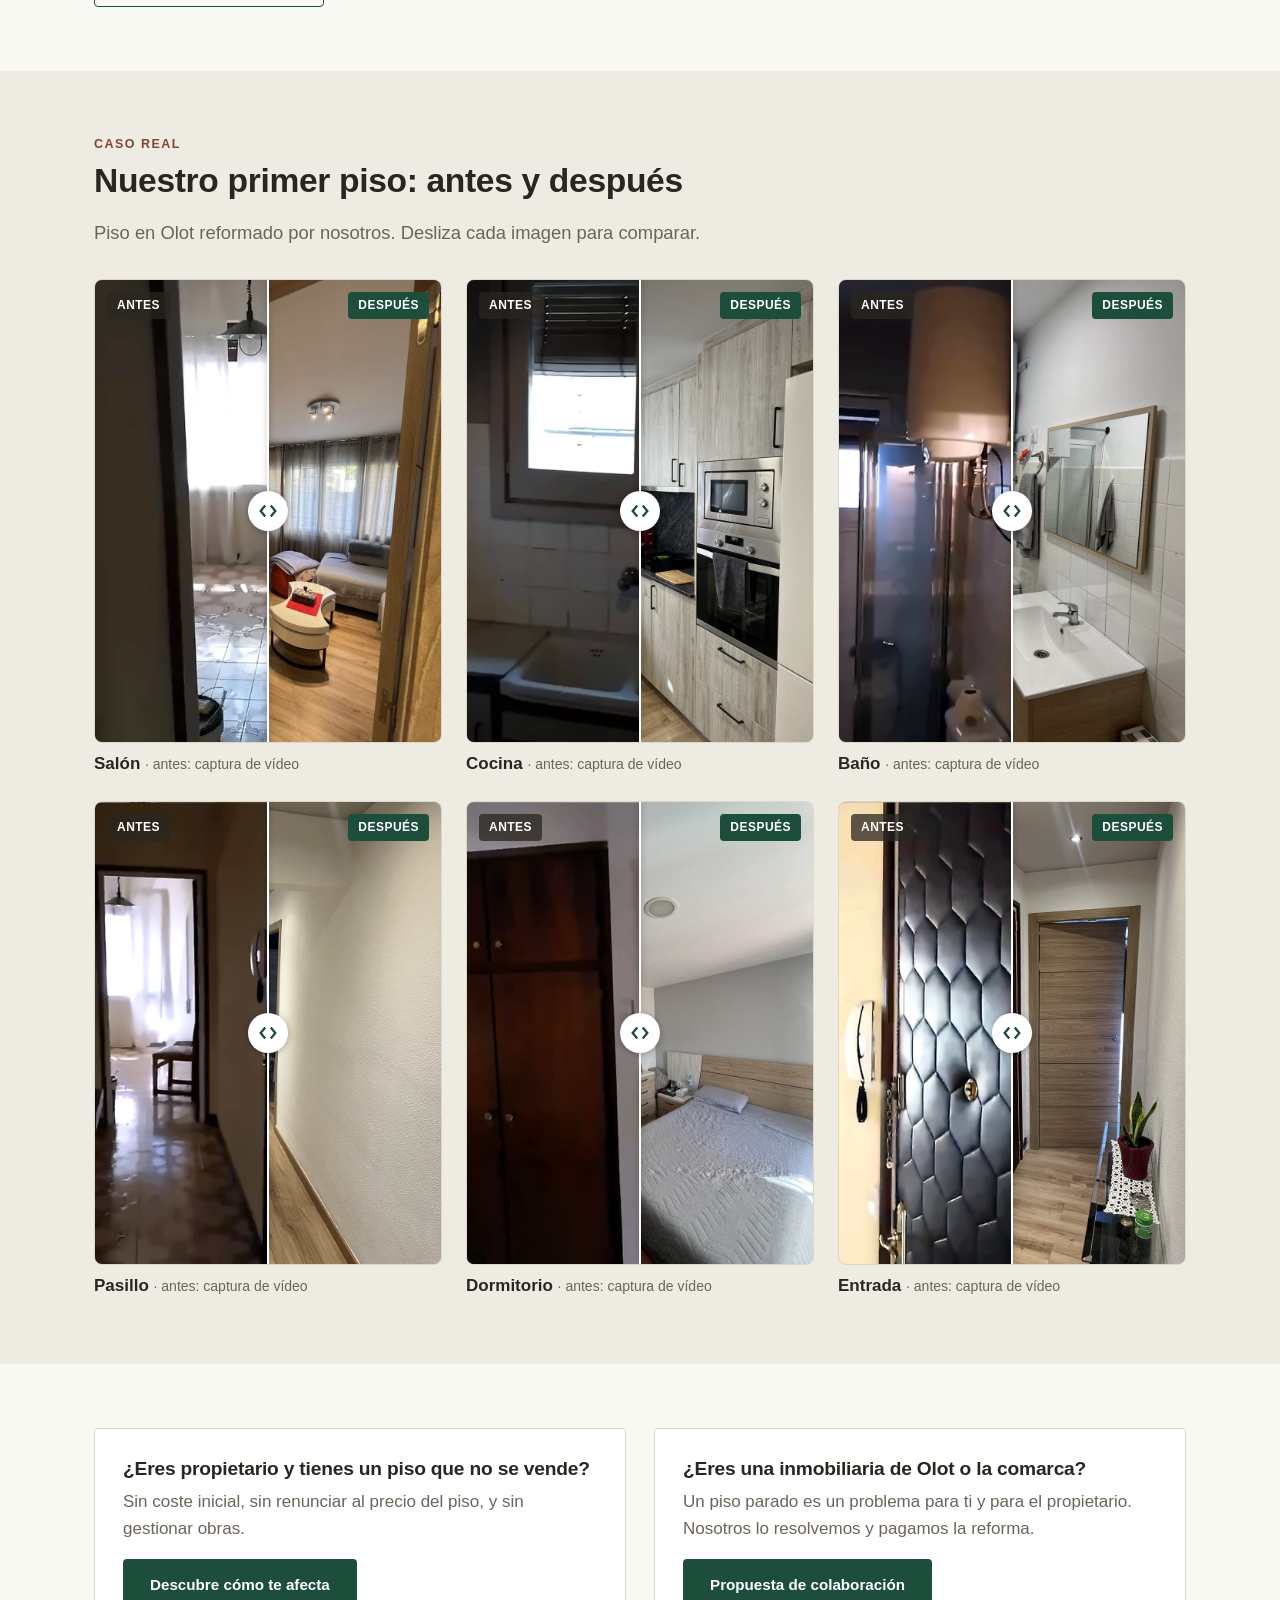
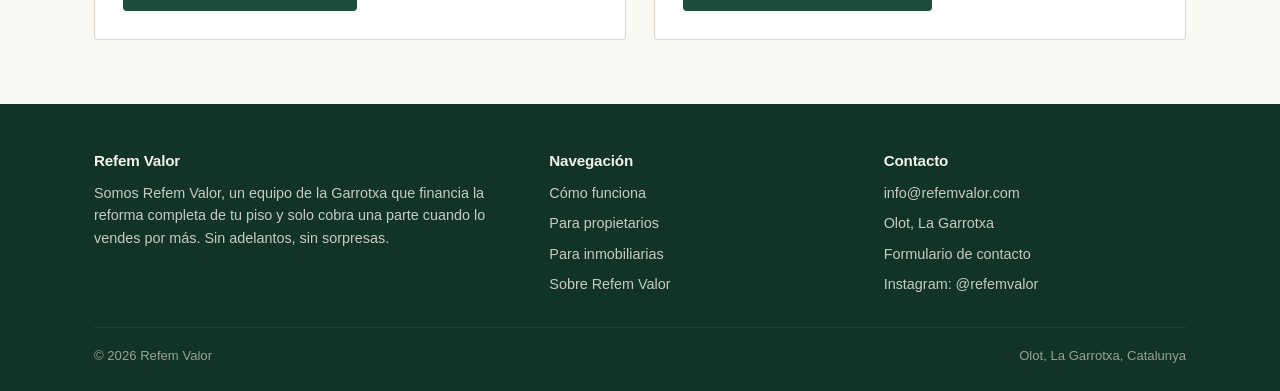
==== commit 2b7d8860: "Add files via upload" ====
--- a/es/index.html
+++ b/es/index.html
@@ -13,6 +13,7 @@
 <link rel="icon" href="../assets/favicon-32.png" sizes="32x32" type="image/png">
 <link rel="apple-touch-icon" href="../assets/apple-touch-icon.png">
 <link rel="stylesheet" href="../css/style.css">
+<link rel="stylesheet" href="../css/antes-despues.css">
 </head>
 <body>
 
@@ -91,6 +92,82 @@
     </div>
   </section>
 
+  <section class="section section-alt" id="antes-despues">
+    <div class="container">
+      <span class="eyebrow">Caso real</span>
+      <h2>Nuestro primer piso: antes y después</h2>
+      <p class="lede">Piso en Olot reformado por nosotros. Desliza cada imagen para comparar.</p>
+      <div class="ad-grid">
+        <figure class="ad-item">
+          <div class="ad">
+            <img src="../assets/antes-despues/salon-despues.jpg" alt="Salón, después de la reforma" loading="lazy">
+            <img class="ad-antes" src="../assets/antes-despues/salon-antes.jpg" alt="Salón, antes de la reforma (captura de vídeo)" loading="lazy">
+            <span class="ad-tag ad-tag-antes">ANTES</span>
+            <span class="ad-tag ad-tag-despues">DESPUÉS</span>
+            <div class="ad-linea"></div>
+            <input type="range" min="0" max="100" value="50" aria-label="Comparar antes y después: salón">
+          </div>
+          <figcaption>Salón <span>· antes: captura de vídeo</span></figcaption>
+        </figure>
+        <figure class="ad-item">
+          <div class="ad">
+            <img src="../assets/antes-despues/cocina-despues.jpg" alt="Cocina, después de la reforma" loading="lazy">
+            <img class="ad-antes" src="../assets/antes-despues/cocina-antes.jpg" alt="Cocina, antes de la reforma (captura de vídeo)" loading="lazy">
+            <span class="ad-tag ad-tag-antes">ANTES</span>
+            <span class="ad-tag ad-tag-despues">DESPUÉS</span>
+            <div class="ad-linea"></div>
+            <input type="range" min="0" max="100" value="50" aria-label="Comparar antes y después: cocina">
+          </div>
+          <figcaption>Cocina <span>· antes: captura de vídeo</span></figcaption>
+        </figure>
+        <figure class="ad-item">
+          <div class="ad">
+            <img src="../assets/antes-despues/bano-despues.jpg" alt="Baño, después de la reforma" loading="lazy">
+            <img class="ad-antes" src="../assets/antes-despues/bano-antes.jpg" alt="Baño, antes de la reforma (captura de vídeo)" loading="lazy">
+            <span class="ad-tag ad-tag-antes">ANTES</span>
+            <span class="ad-tag ad-tag-despues">DESPUÉS</span>
+            <div class="ad-linea"></div>
+            <input type="range" min="0" max="100" value="50" aria-label="Comparar antes y después: baño">
+          </div>
+          <figcaption>Baño <span>· antes: captura de vídeo</span></figcaption>
+        </figure>
+        <figure class="ad-item">
+          <div class="ad">
+            <img src="../assets/antes-despues/pasillo-despues.jpg" alt="Pasillo, después de la reforma" loading="lazy">
+            <img class="ad-antes" src="../assets/antes-despues/pasillo-antes.jpg" alt="Pasillo, antes de la reforma (captura de vídeo)" loading="lazy">
+            <span class="ad-tag ad-tag-antes">ANTES</span>
+            <span class="ad-tag ad-tag-despues">DESPUÉS</span>
+            <div class="ad-linea"></div>
+            <input type="range" min="0" max="100" value="50" aria-label="Comparar antes y después: pasillo">
+          </div>
+          <figcaption>Pasillo <span>· antes: captura de vídeo</span></figcaption>
+        </figure>
+        <figure class="ad-item">
+          <div class="ad">
+            <img src="../assets/antes-despues/dormitorio-despues.jpg" alt="Dormitorio, después de la reforma" loading="lazy">
+            <img class="ad-antes" src="../assets/antes-despues/dormitorio-antes.jpg" alt="Dormitorio, antes de la reforma (captura de vídeo)" loading="lazy">
+            <span class="ad-tag ad-tag-antes">ANTES</span>
+            <span class="ad-tag ad-tag-despues">DESPUÉS</span>
+            <div class="ad-linea"></div>
+            <input type="range" min="0" max="100" value="50" aria-label="Comparar antes y después: dormitorio">
+          </div>
+          <figcaption>Dormitorio <span>· antes: captura de vídeo</span></figcaption>
+        </figure>
+        <figure class="ad-item">
+          <div class="ad">
+            <img src="../assets/antes-despues/entrada-despues.jpg" alt="Entrada, después de la reforma" loading="lazy">
+            <img class="ad-antes" src="../assets/antes-despues/entrada-antes.jpg" alt="Entrada, antes de la reforma (captura de vídeo)" loading="lazy">
+            <span class="ad-tag ad-tag-antes">ANTES</span>
+            <span class="ad-tag ad-tag-despues">DESPUÉS</span>
+            <div class="ad-linea"></div>
+            <input type="range" min="0" max="100" value="50" aria-label="Comparar antes y después: entrada">
+          </div>
+          <figcaption>Entrada <span>· antes: captura de vídeo</span></figcaption>
+        </figure>
+      </div>
+    </div>
+  </section>
+
   <section class="section">
     <div class="container grid grid-2">
       <div class="card">
@@ -142,6 +219,7 @@
 </footer>
 
 <script>document.getElementById("year").textContent = new Date().getFullYear();</script>
+<script src="../js/antes-despues.js"></script>
 <script src="../js/main.js"></script>
 </body>
 </html>
--- a/css/antes-despues.css
+++ b/css/antes-despues.css
@@ -0,0 +1,15 @@
+/* Refem Valor · comparador antes/después */
+.ad-grid{margin-top:32px;display:grid;grid-template-columns:repeat(auto-fill,minmax(260px,1fr));gap:24px}
+.ad-item{margin:0}
+.ad-item figcaption span{font-weight:400;color:#6B6459;font-size:14px}
+.ad-item figcaption{margin-top:8px;font-weight:600;color:#2A261F}
+.ad{position:relative;aspect-ratio:3/4;overflow:hidden;border-radius:8px;border:1px solid #DDD7C8;background:#EEECE2;user-select:none;touch-action:pan-y;--pos:50%}
+.ad img{position:absolute;inset:0;width:100%;height:100%;object-fit:cover;pointer-events:none}
+.ad .ad-antes{clip-path:inset(0 calc(100% - var(--pos)) 0 0)}
+.ad .ad-linea{position:absolute;top:0;bottom:0;left:var(--pos);width:2px;background:#fff;transform:translateX(-1px);box-shadow:0 0 6px rgba(0,0,0,.35)}
+.ad .ad-linea::after{content:"";position:absolute;top:50%;left:50%;width:40px;height:40px;margin:-20px 0 0 -20px;border-radius:50%;background:#fff url("data:image/svg+xml,%3Csvg xmlns='http://www.w3.org/2000/svg' viewBox='0 0 24 24' fill='none' stroke='%231D4D3B' stroke-width='2.5'%3E%3Cpath d='M9 6l-5 6 5 6M15 6l5 6-5 6'/%3E%3C/svg%3E") center/22px no-repeat;box-shadow:0 1px 6px rgba(0,0,0,.3)}
+.ad .ad-tag{position:absolute;top:12px;padding:4px 10px;border-radius:4px;font-size:12px;font-weight:600;letter-spacing:.04em;color:#fff}
+.ad .ad-tag-antes{left:12px;background:rgba(42,38,31,.75)}
+.ad .ad-tag-despues{right:12px;background:#1D4D3B}
+.ad input[type=range]{position:absolute;inset:0;width:100%;height:100%;opacity:0;cursor:ew-resize;margin:0}
+.ad-hero{max-width:520px}
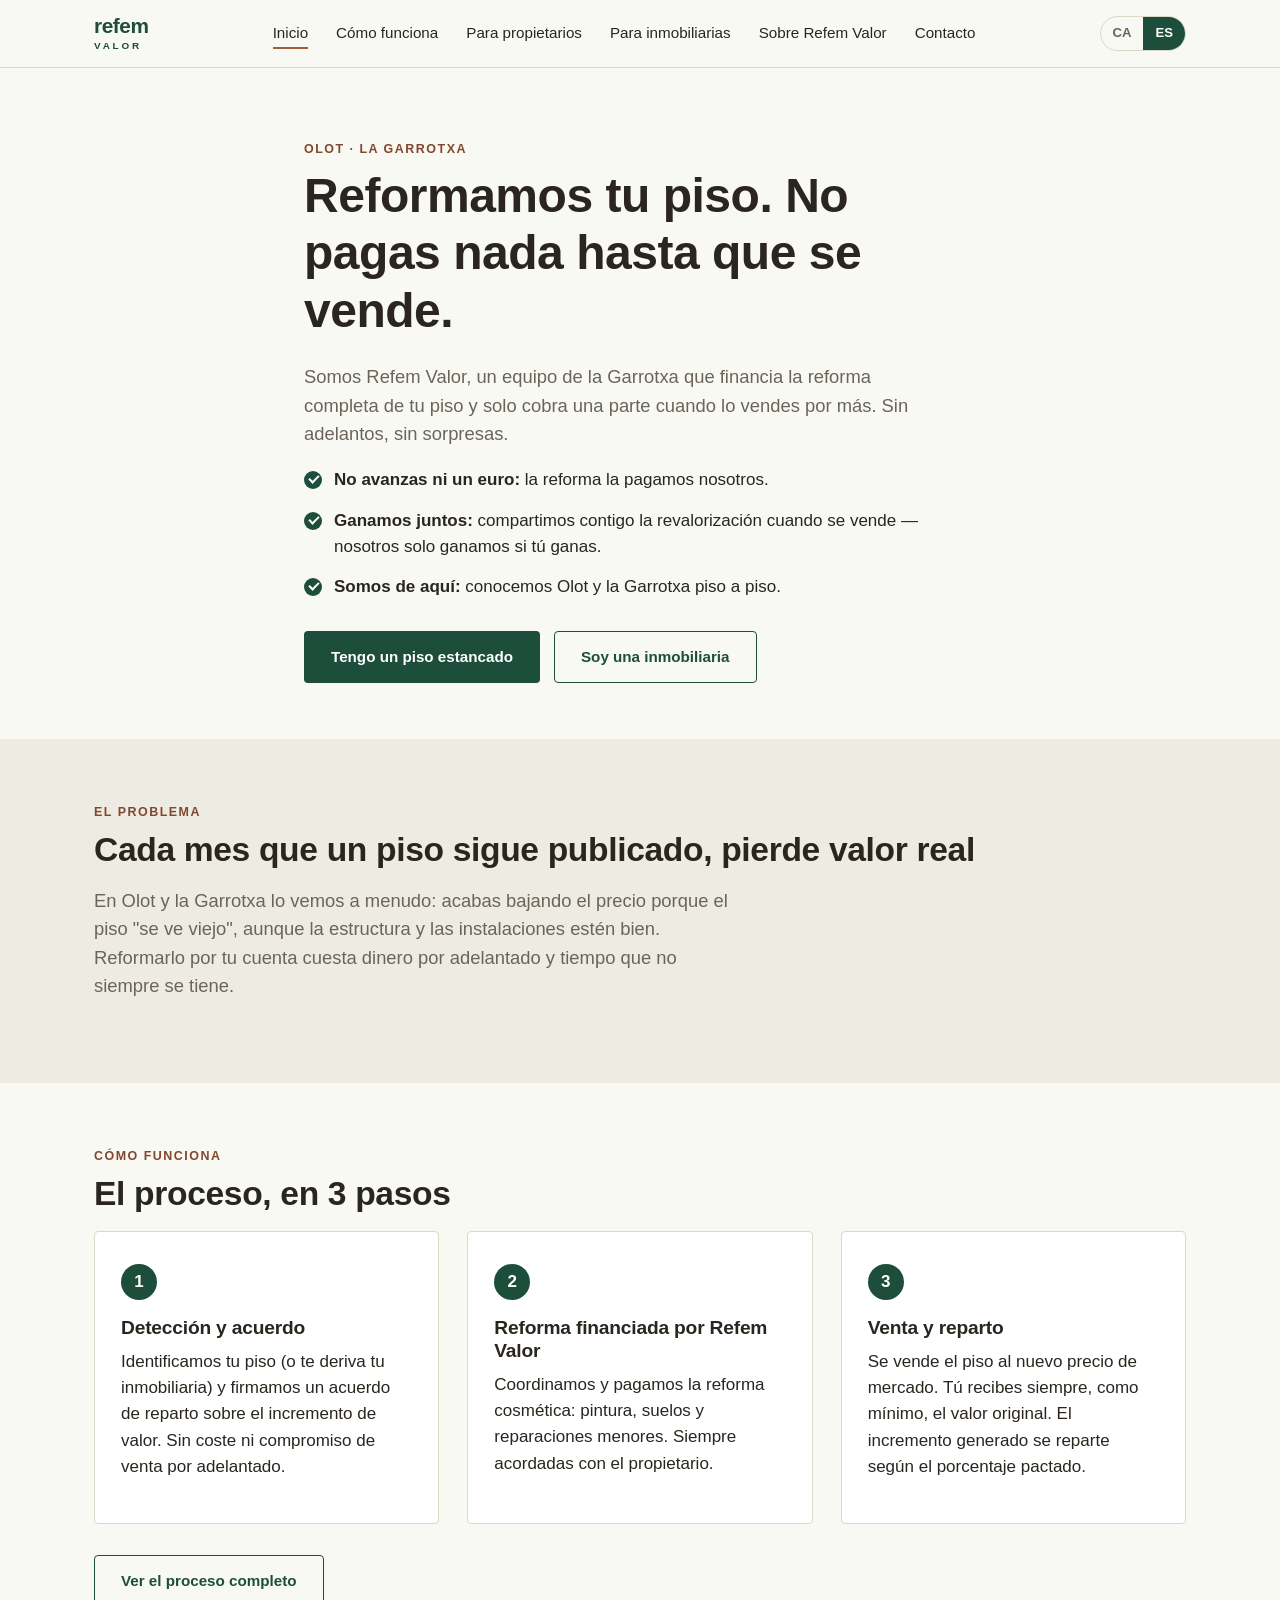
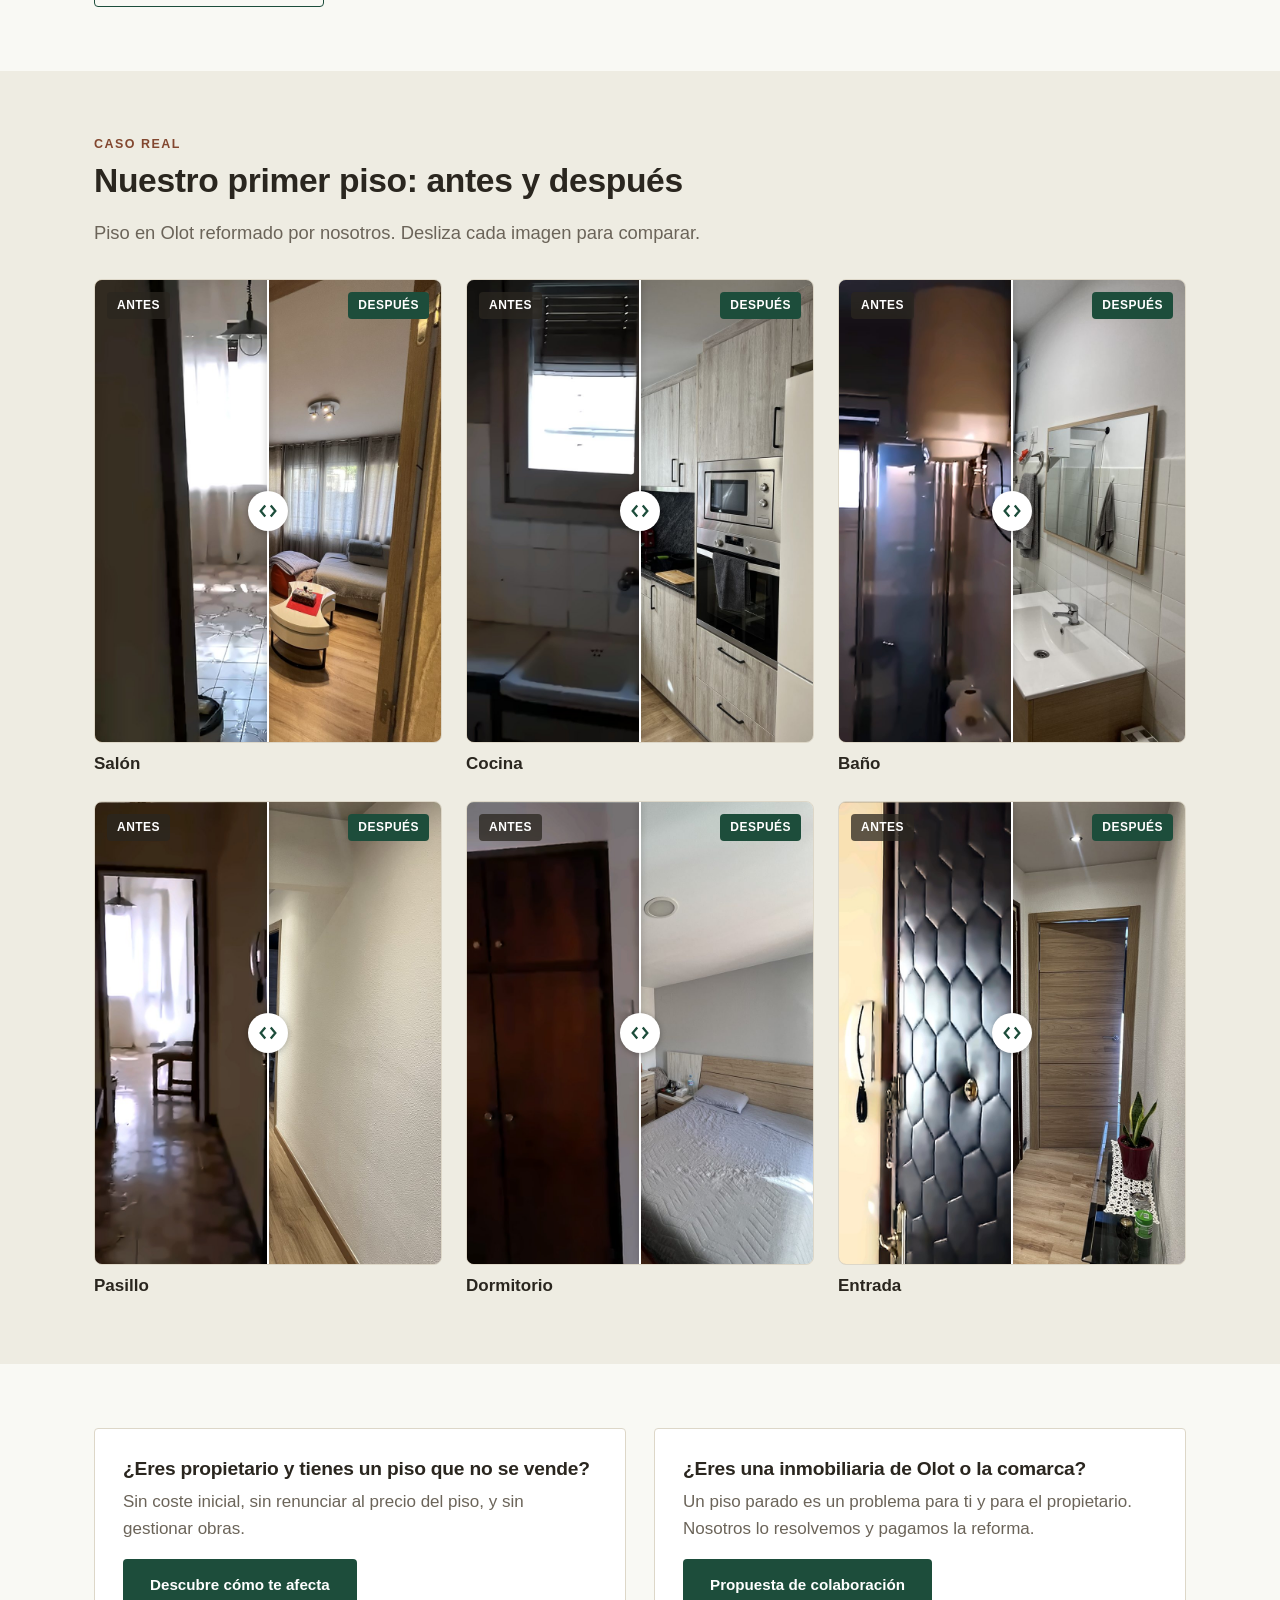
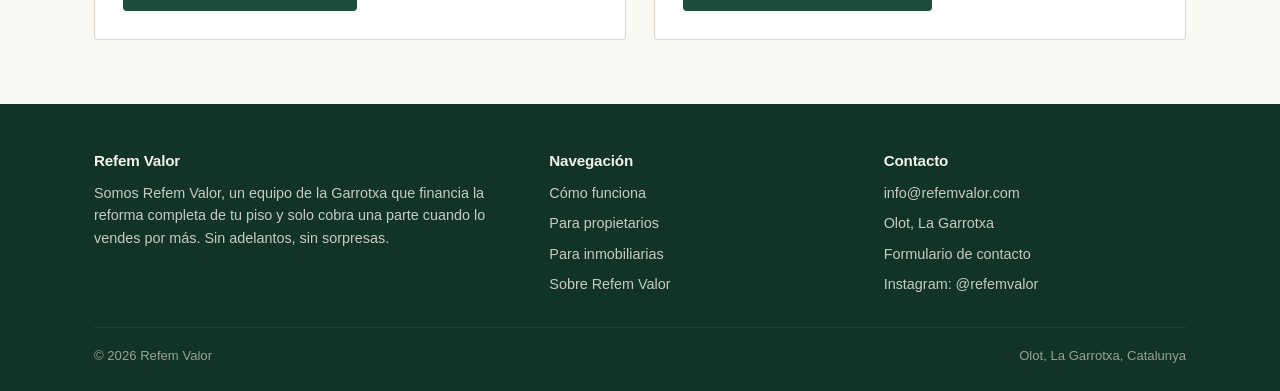
==== commit 0838cf5f: "Quita el texto "captura de vídeo" de las imágenes antes/después de la home Co-Authored-By: Claude So" ====
--- a/es/index.html
+++ b/es/index.html
@@ -101,68 +101,68 @@
         <figure class="ad-item">
           <div class="ad">
             <img src="../assets/antes-despues/salon-despues.jpg" alt="Salón, después de la reforma" loading="lazy">
-            <img class="ad-antes" src="../assets/antes-despues/salon-antes.jpg" alt="Salón, antes de la reforma (captura de vídeo)" loading="lazy">
+            <img class="ad-antes" src="../assets/antes-despues/salon-antes.jpg" alt="Salón, antes de la reforma" loading="lazy">
             <span class="ad-tag ad-tag-antes">ANTES</span>
             <span class="ad-tag ad-tag-despues">DESPUÉS</span>
             <div class="ad-linea"></div>
             <input type="range" min="0" max="100" value="50" aria-label="Comparar antes y después: salón">
           </div>
-          <figcaption>Salón <span>· antes: captura de vídeo</span></figcaption>
+          <figcaption>Salón</figcaption>
         </figure>
         <figure class="ad-item">
           <div class="ad">
             <img src="../assets/antes-despues/cocina-despues.jpg" alt="Cocina, después de la reforma" loading="lazy">
-            <img class="ad-antes" src="../assets/antes-despues/cocina-antes.jpg" alt="Cocina, antes de la reforma (captura de vídeo)" loading="lazy">
+            <img class="ad-antes" src="../assets/antes-despues/cocina-antes.jpg" alt="Cocina, antes de la reforma" loading="lazy">
             <span class="ad-tag ad-tag-antes">ANTES</span>
             <span class="ad-tag ad-tag-despues">DESPUÉS</span>
             <div class="ad-linea"></div>
             <input type="range" min="0" max="100" value="50" aria-label="Comparar antes y después: cocina">
           </div>
-          <figcaption>Cocina <span>· antes: captura de vídeo</span></figcaption>
+          <figcaption>Cocina</figcaption>
         </figure>
         <figure class="ad-item">
           <div class="ad">
             <img src="../assets/antes-despues/bano-despues.jpg" alt="Baño, después de la reforma" loading="lazy">
-            <img class="ad-antes" src="../assets/antes-despues/bano-antes.jpg" alt="Baño, antes de la reforma (captura de vídeo)" loading="lazy">
+            <img class="ad-antes" src="../assets/antes-despues/bano-antes.jpg" alt="Baño, antes de la reforma" loading="lazy">
             <span class="ad-tag ad-tag-antes">ANTES</span>
             <span class="ad-tag ad-tag-despues">DESPUÉS</span>
             <div class="ad-linea"></div>
             <input type="range" min="0" max="100" value="50" aria-label="Comparar antes y después: baño">
           </div>
-          <figcaption>Baño <span>· antes: captura de vídeo</span></figcaption>
+          <figcaption>Baño</figcaption>
         </figure>
         <figure class="ad-item">
           <div class="ad">
             <img src="../assets/antes-despues/pasillo-despues.jpg" alt="Pasillo, después de la reforma" loading="lazy">
-            <img class="ad-antes" src="../assets/antes-despues/pasillo-antes.jpg" alt="Pasillo, antes de la reforma (captura de vídeo)" loading="lazy">
+            <img class="ad-antes" src="../assets/antes-despues/pasillo-antes.jpg" alt="Pasillo, antes de la reforma" loading="lazy">
             <span class="ad-tag ad-tag-antes">ANTES</span>
             <span class="ad-tag ad-tag-despues">DESPUÉS</span>
             <div class="ad-linea"></div>
             <input type="range" min="0" max="100" value="50" aria-label="Comparar antes y después: pasillo">
           </div>
-          <figcaption>Pasillo <span>· antes: captura de vídeo</span></figcaption>
+          <figcaption>Pasillo</figcaption>
         </figure>
         <figure class="ad-item">
           <div class="ad">
             <img src="../assets/antes-despues/dormitorio-despues.jpg" alt="Dormitorio, después de la reforma" loading="lazy">
-            <img class="ad-antes" src="../assets/antes-despues/dormitorio-antes.jpg" alt="Dormitorio, antes de la reforma (captura de vídeo)" loading="lazy">
+            <img class="ad-antes" src="../assets/antes-despues/dormitorio-antes.jpg" alt="Dormitorio, antes de la reforma" loading="lazy">
             <span class="ad-tag ad-tag-antes">ANTES</span>
             <span class="ad-tag ad-tag-despues">DESPUÉS</span>
             <div class="ad-linea"></div>
             <input type="range" min="0" max="100" value="50" aria-label="Comparar antes y después: dormitorio">
           </div>
-          <figcaption>Dormitorio <span>· antes: captura de vídeo</span></figcaption>
+          <figcaption>Dormitorio</figcaption>
         </figure>
         <figure class="ad-item">
           <div class="ad">
             <img src="../assets/antes-despues/entrada-despues.jpg" alt="Entrada, después de la reforma" loading="lazy">
-            <img class="ad-antes" src="../assets/antes-despues/entrada-antes.jpg" alt="Entrada, antes de la reforma (captura de vídeo)" loading="lazy">
+            <img class="ad-antes" src="../assets/antes-despues/entrada-antes.jpg" alt="Entrada, antes de la reforma" loading="lazy">
             <span class="ad-tag ad-tag-antes">ANTES</span>
             <span class="ad-tag ad-tag-despues">DESPUÉS</span>
             <div class="ad-linea"></div>
             <input type="range" min="0" max="100" value="50" aria-label="Comparar antes y después: entrada">
           </div>
-          <figcaption>Entrada <span>· antes: captura de vídeo</span></figcaption>
+          <figcaption>Entrada</figcaption>
         </figure>
       </div>
     </div>
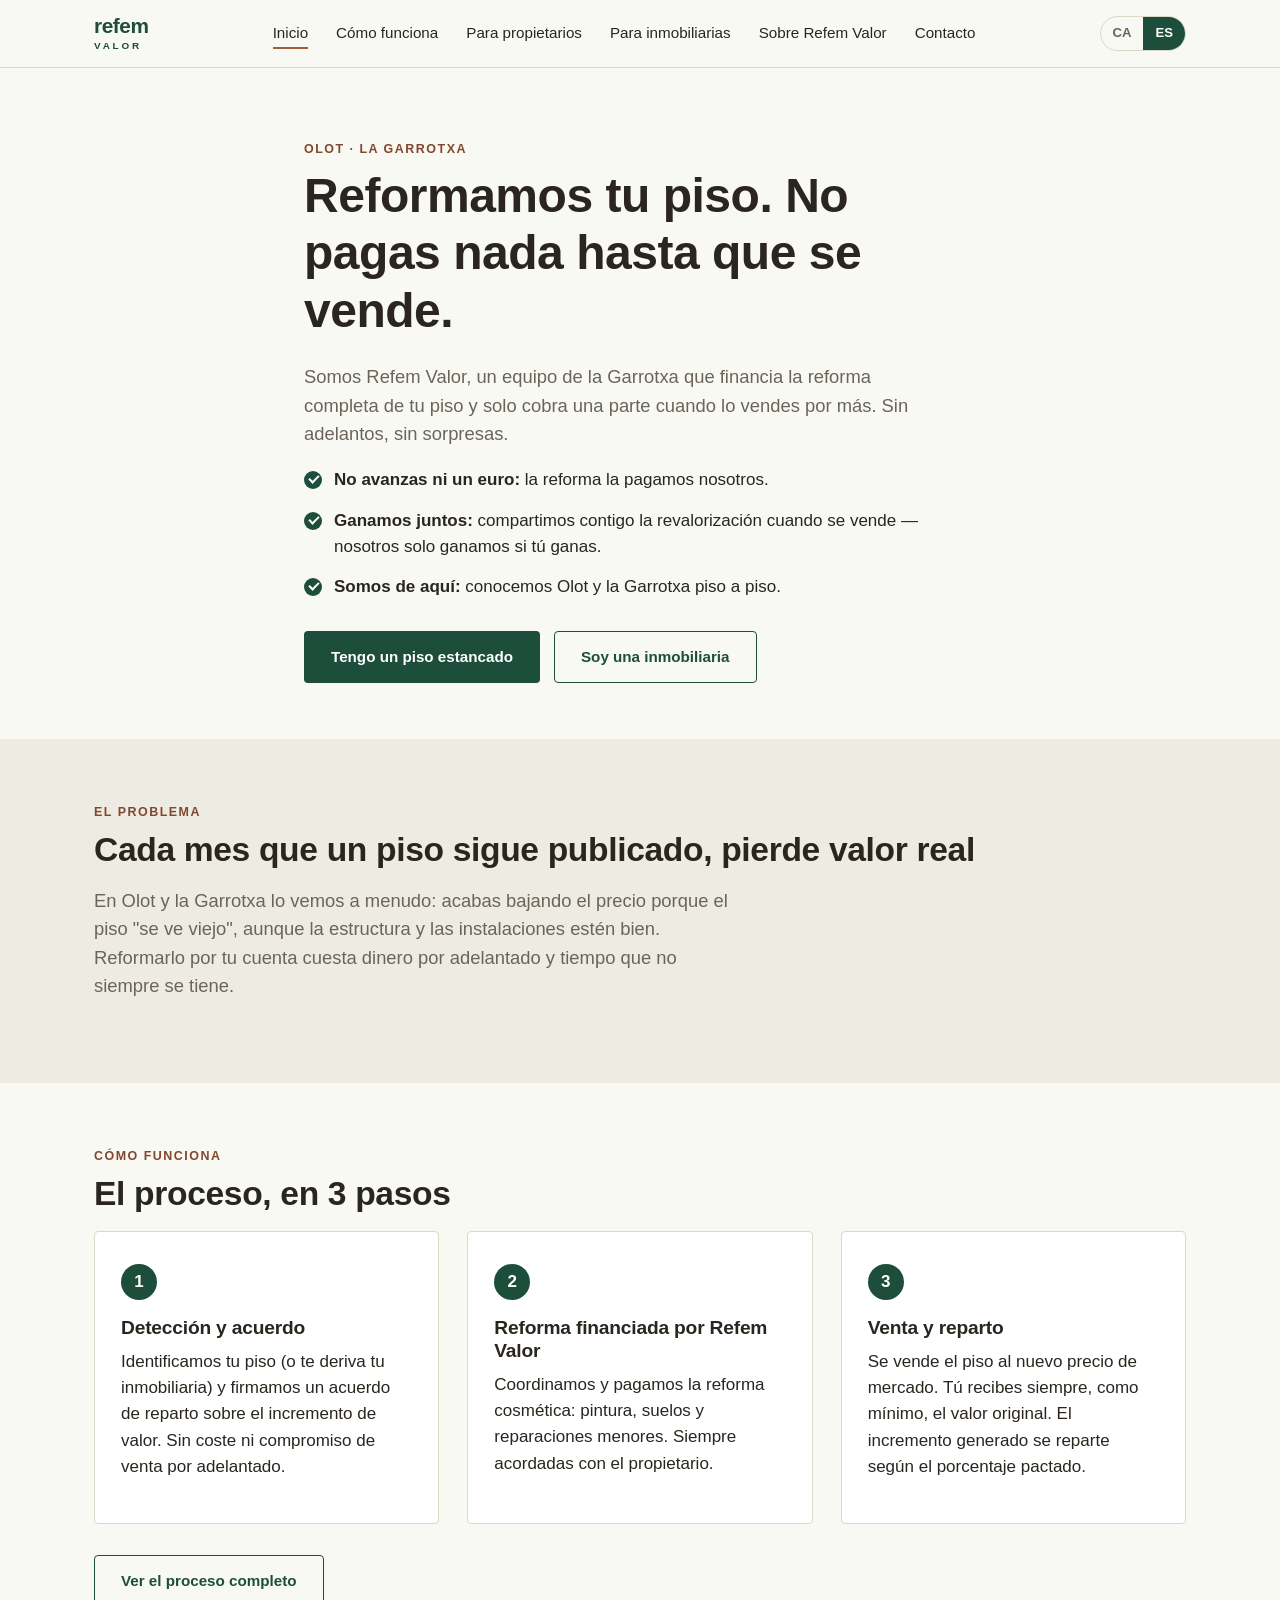
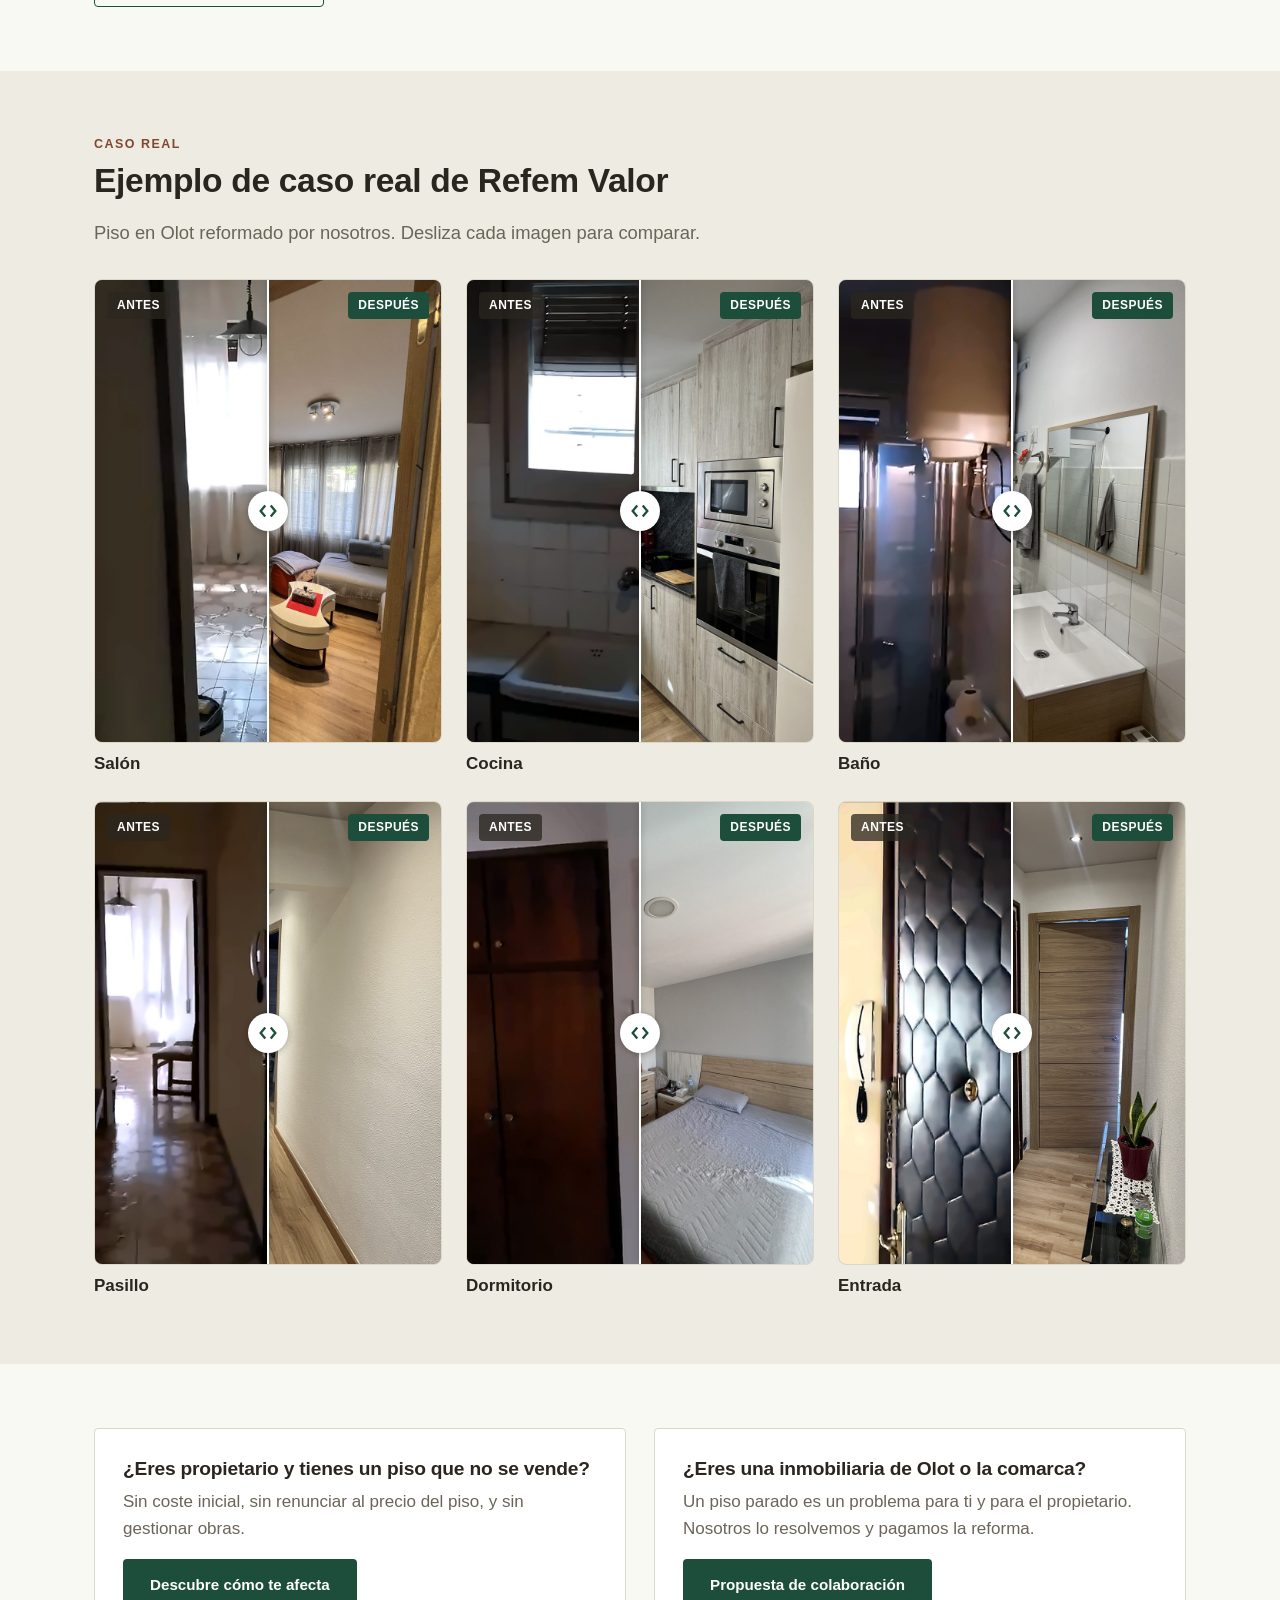
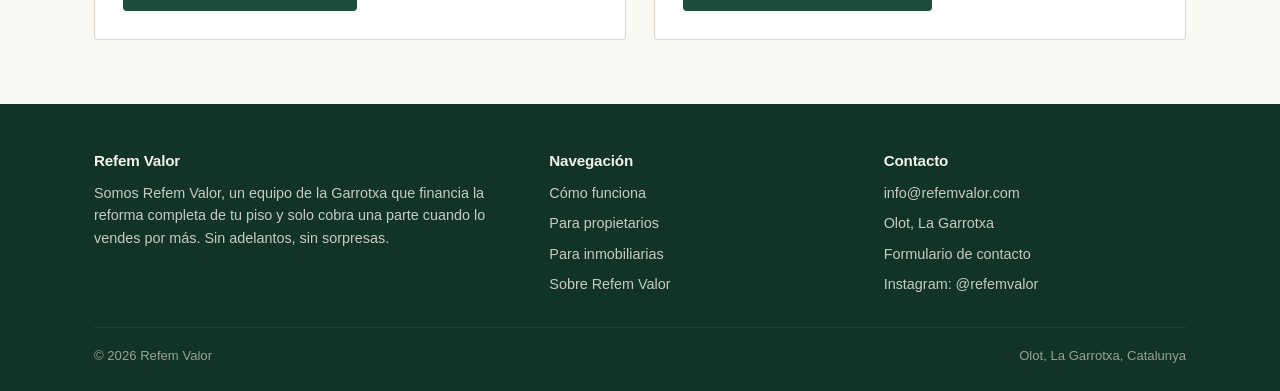
==== commit fc6ecba1: "Cambia el título de la sección de caso real en la home Co-Authored-By: Claude Sonnet 5 <noreply@anth" ====
--- a/es/index.html
+++ b/es/index.html
@@ -95,7 +95,7 @@
   <section class="section section-alt" id="antes-despues">
     <div class="container">
       <span class="eyebrow">Caso real</span>
-      <h2>Nuestro primer piso: antes y después</h2>
+      <h2>Ejemplo de caso real de Refem Valor</h2>
       <p class="lede">Piso en Olot reformado por nosotros. Desliza cada imagen para comparar.</p>
       <div class="ad-grid">
         <figure class="ad-item">
